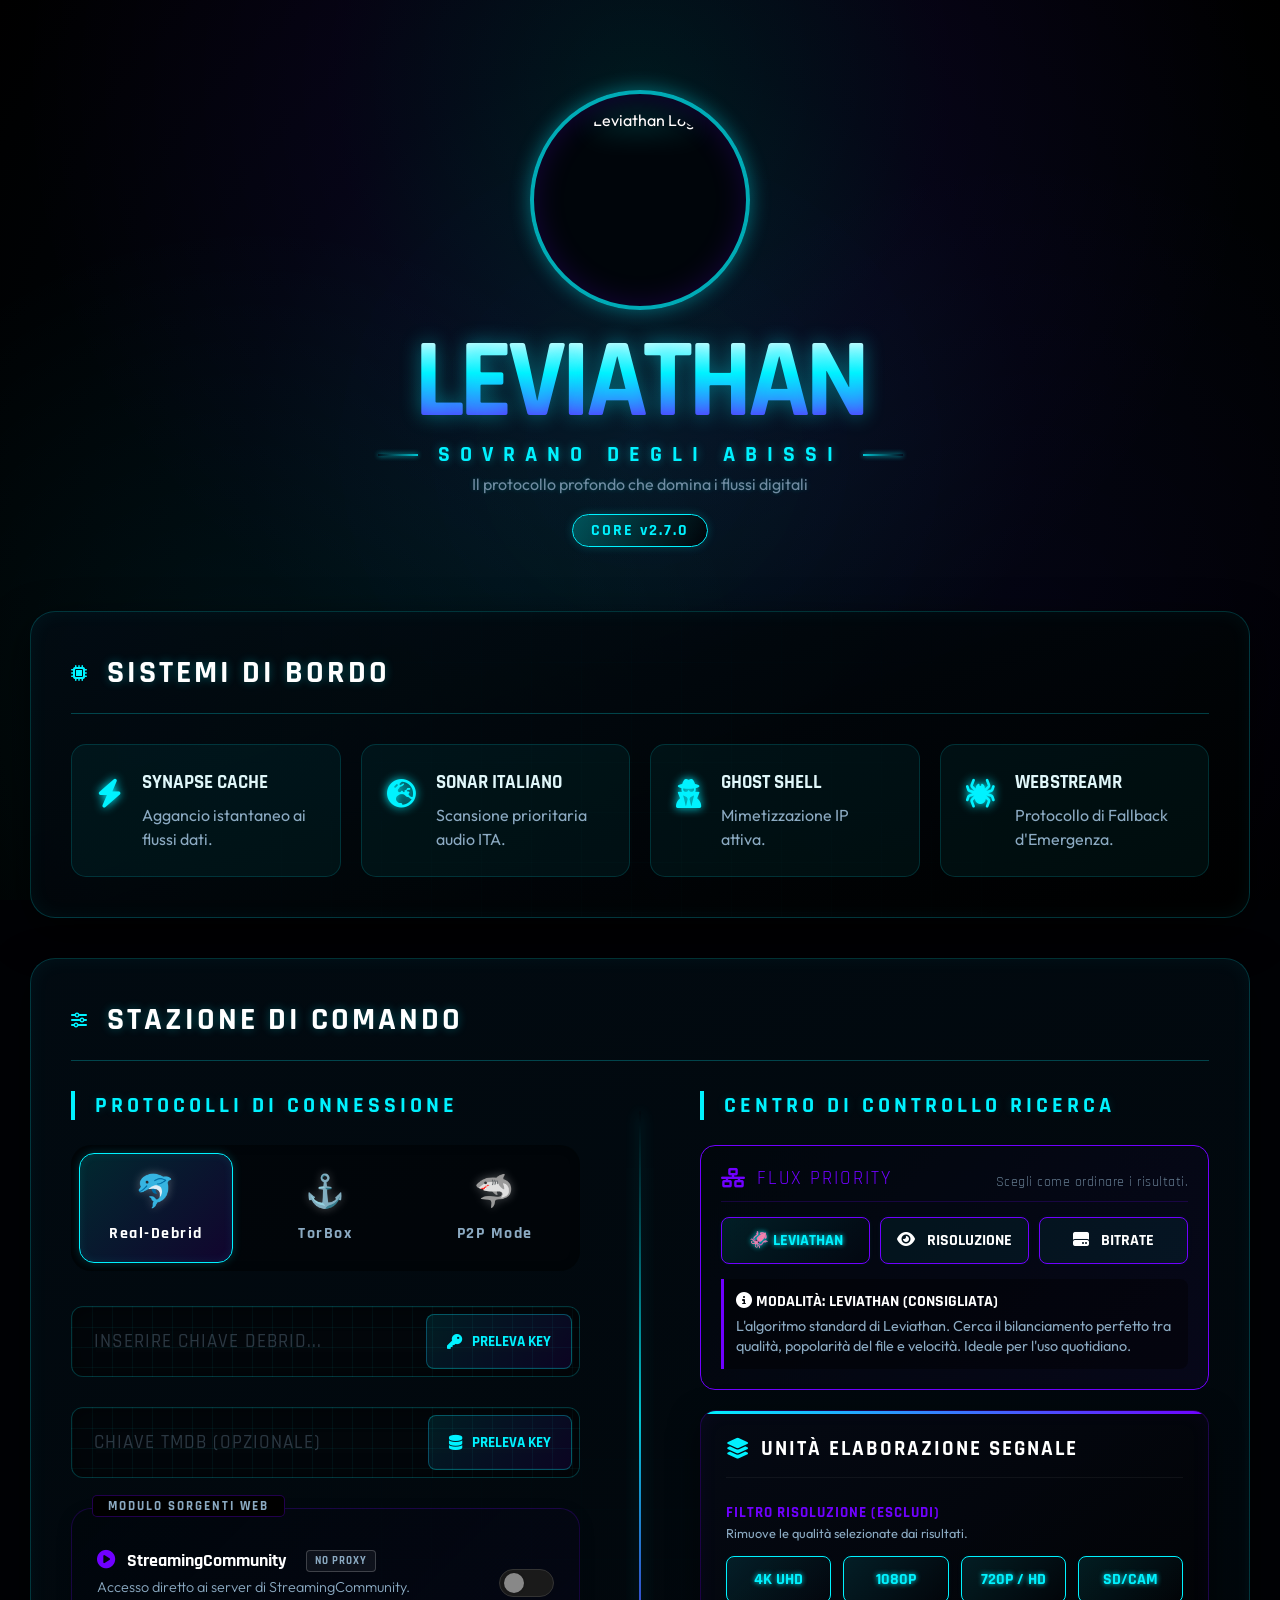
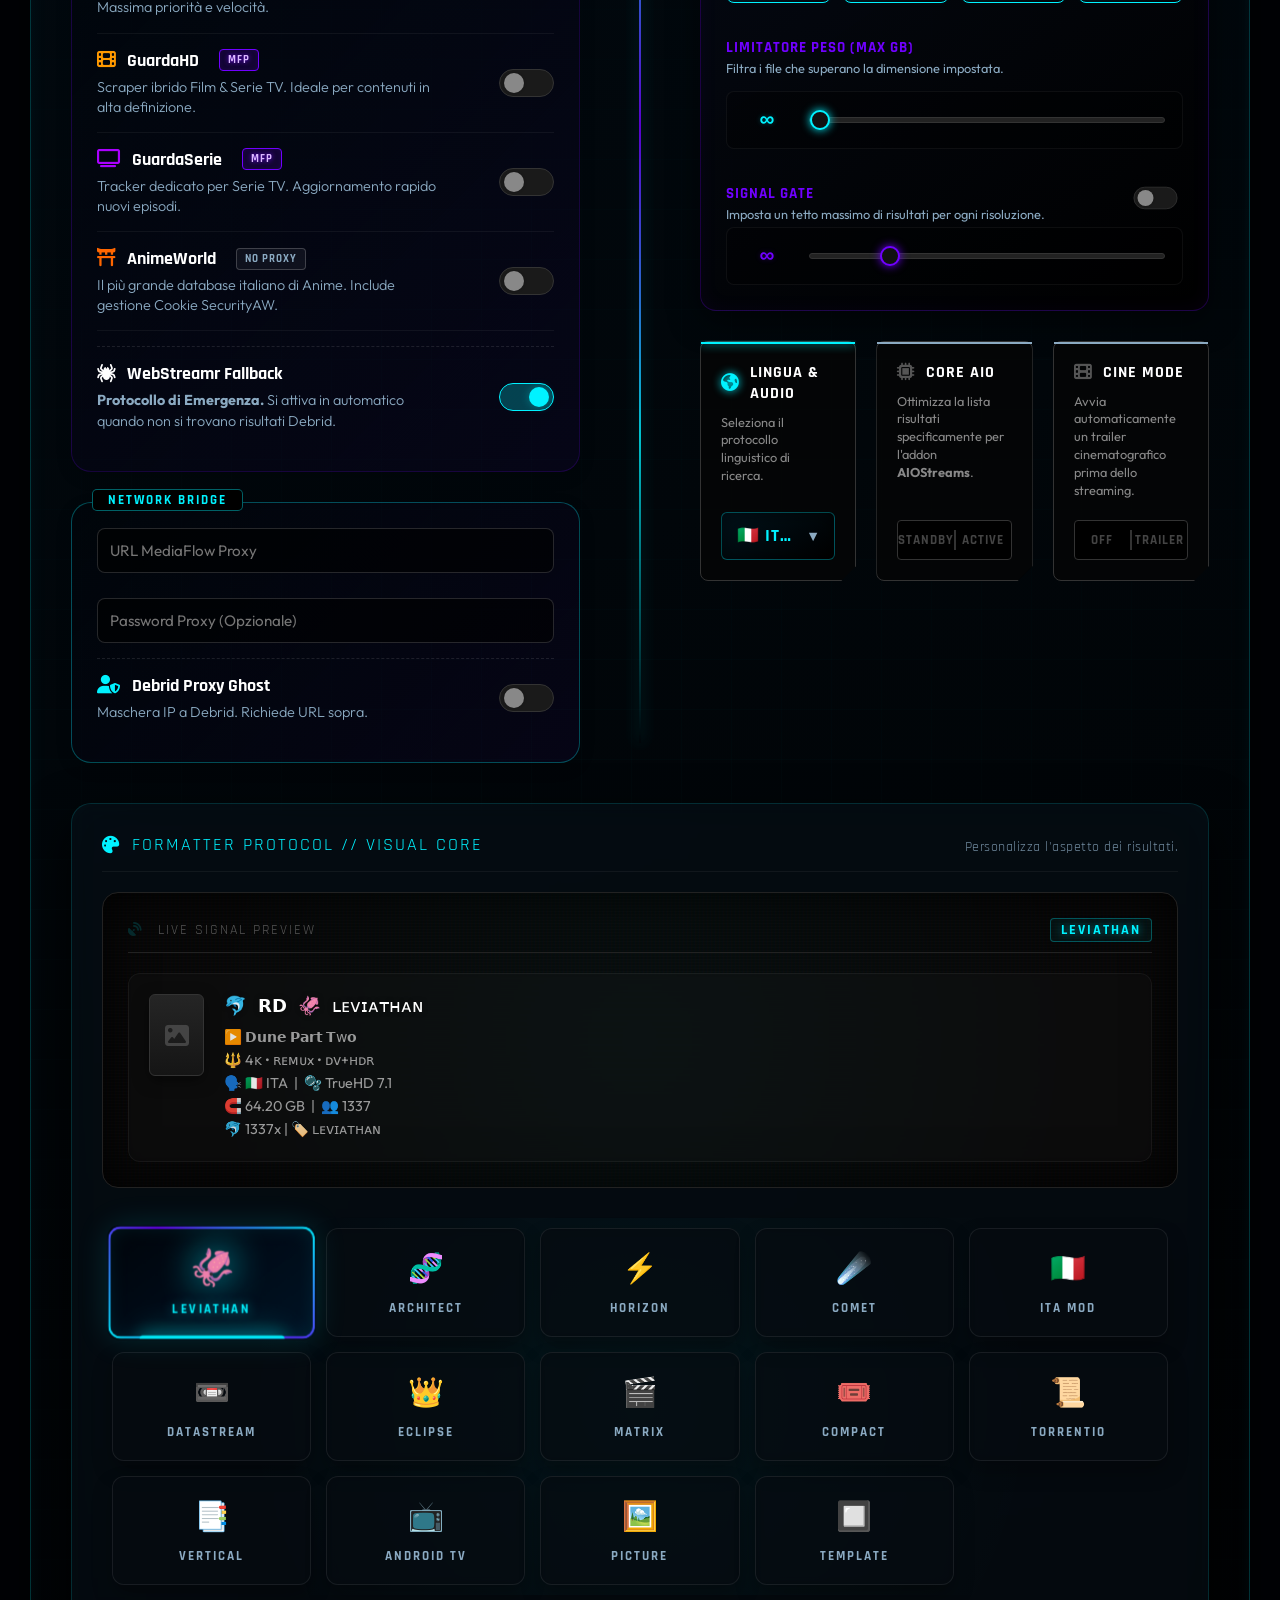
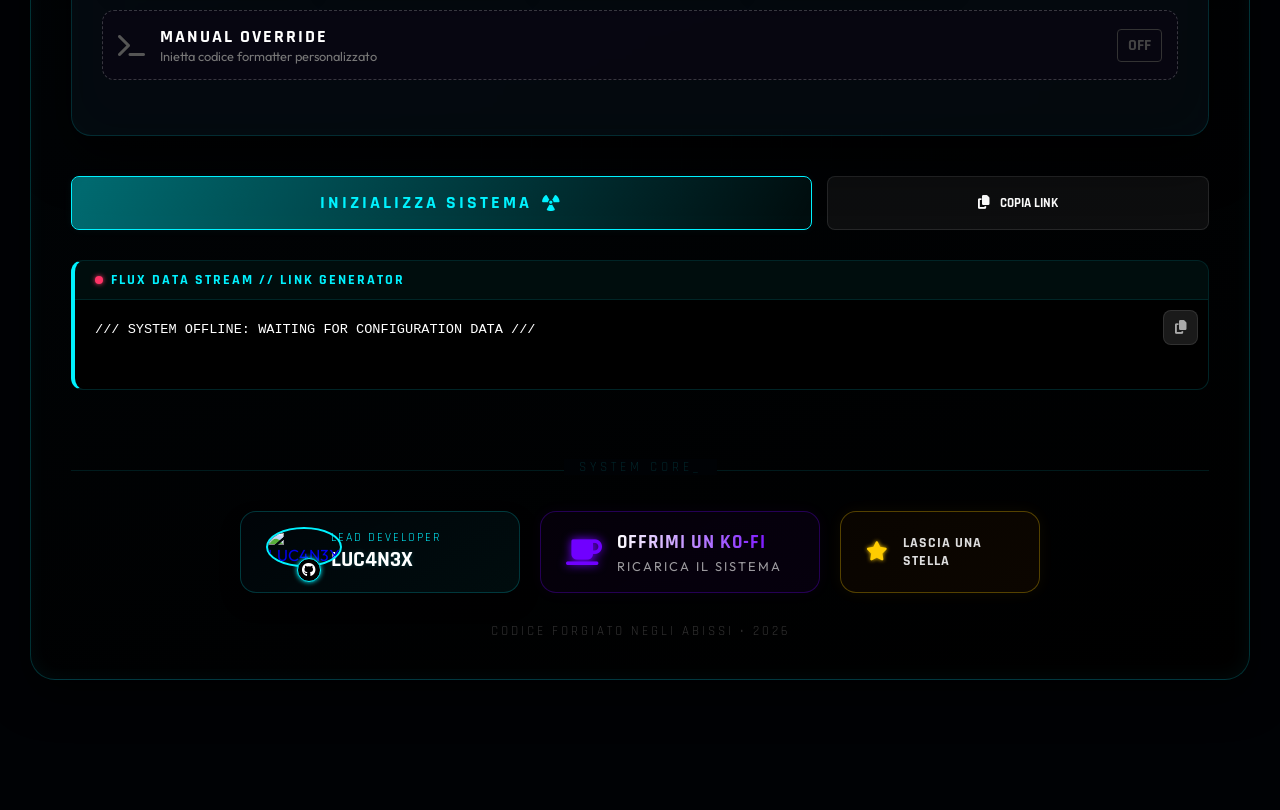
==== public/index.html @ b5077b6c "Add files via upload" ====
<!DOCTYPE html>
<html lang="it">
<head>
    <meta charset="UTF-8">
    <meta name="viewport" content="width=device-width, initial-scale=1.0, maximum-scale=1.0, user-scalable=no">
    <meta name="google" content="notranslate" /> 
    <title>LEVIATHAN - Deep Sea Protocol</title>
    <link href="https://fonts.googleapis.com/css2?family=Rajdhani:wght@500;600;700;800&family=Outfit:wght@300;400;600&display=swap" rel="stylesheet">
    <link href="https://fonts.googleapis.com/css2?family=JetBrains+Mono:wght@400;700&display=swap" rel="stylesheet">
    <link rel="stylesheet" href="https://cdnjs.cloudflare.com/ajax/libs/font-awesome/6.4.0/css/all.min.css">
    <style>
        :root {
            /* --- PALETTE ABISSO EVOLUTA --- */
            --primary: #00f2ff; /* Ciano Bioluminescente */
            --primary-dim: rgba(0, 242, 255, 0.15);
            --secondary: #7000ff; /* Viola Abisso */
            --accent: #00457C;
            --gold: #ffcc00; /* Per i trailer, ENG mode e STELLA */
            --bg-deep: #000205; /* Nero quasi assoluto */
            --text-main: #e0f7fa;
            --text-dim: #8baac2;
            --error: #ff3366;
            --success: #00ff9d;
            --glow-strong: 0 0 10px rgba(0, 242, 255, 0.3);
            --glow-intense: 0 0 20px rgba(0, 242, 255, 0.4);
        }
        /* --- BASE & SCROLLBAR --- */
        * { box-sizing: border-box; outline: none; -webkit-tap-highlight-color: transparent; }
        
        html { scroll-behavior: smooth; }

        ::-webkit-scrollbar { width: 8px; height: 8px; }
        ::-webkit-scrollbar-track { background: transparent; }
        ::-webkit-scrollbar-thumb { background: var(--primary); border-radius: 4px; box-shadow: var(--glow-strong); }
        ::selection { background: var(--primary); color: #000; }
        
        body {
            font-family: 'Outfit', sans-serif; margin: 0; background-color: var(--bg-deep); color: var(--text-main);
            min-height: 100vh; display: flex; justify-content: center; align-items: center; overflow-x: hidden; position: relative;
        }

        .ocean-bg {
            position: fixed; top: 0; left: 0; width: 100%; height: 100%;
            background: 
                radial-gradient(circle at 50% 10%, rgba(0, 242, 255, 0.08) 0%, rgba(112, 0, 255, 0.05) 30%, transparent 60%),
                radial-gradient(circle at 20% 80%, rgba(0, 242, 255, 0.06) 0%, transparent 40%),
                radial-gradient(circle at 80% 70%, rgba(112, 0, 255, 0.04) 0%, transparent 40%),
                radial-gradient(circle at 50% 50%, rgba(0, 242, 255, 0.1) 0%, #00050a 50%, #000000 100%);
            z-index: -5; transform: translate3d(0,0,0);
        }
        
        .particles { position: fixed; top: 0; left: 0; width: 100%; height: 100%; pointer-events: none; z-index: -2; overflow: hidden; transform: translate3d(0,0,0); }
        .particle {
            position: absolute; background: radial-gradient(circle, var(--primary) 20%, transparent); border-radius: 50%;
            box-shadow: 0 0 5px rgba(0, 242, 255, 0.3); opacity: 0; animation: floatUp 20s linear infinite; will-change: transform, opacity;
        }
        @keyframes floatUp {
            0% { transform: translateY(120vh) scale(0.5) rotate(0deg); opacity: 0; }
            10% { opacity: 0.5; } 90% { opacity: 0.5; }
            100% { transform: translateY(-20vh) scale(1.2) rotate(360deg); opacity: 0; }
        }
        
        .main-wrapper { width: 100%; max-width: 1400px; padding: 30px; position: relative; z-index: 1; margin: 60px 0; }
        
        header { text-align: center; margin-bottom: 60px; position: relative; }
        
        .logo-container {
            width: 220px; height: 220px; margin: 0 auto 25px; border-radius: 50%; border: 4px solid rgba(0, 242, 255, 0.7);
            display: flex; align-items: center; justify-content: center; box-shadow: var(--glow-intense), inset 0 0 30px rgba(112, 0, 255, 0.2);
            position: relative; animation: breathe 4s infinite ease-in-out; background: rgba(0, 5, 10, 0.95); overflow: hidden; will-change: transform, box-shadow;
        }
        @keyframes breathe { 0%, 100% { transform: scale(1); box-shadow: var(--glow-intense); } 50% { transform: scale(1.03); box-shadow: var(--glow-strong); } }
        
        .logo-image {
            width: 85%; height: 85%; object-fit: contain; border-radius: 50%; filter: drop-shadow(0 0 15px var(--primary)) brightness(1.2);
            animation: pulseGlow 2s infinite alternate; will-change: filter;
        }
        @keyframes pulseGlow { 0% { filter: drop-shadow(0 0 10px var(--primary)) brightness(1.1); } 100% { filter: drop-shadow(0 0 15px var(--primary)) brightness(1.3); } }
        
        .logo-particles { position: absolute; top: -50px; left: -50px; width: 320px; height: 320px; pointer-events: none; z-index: -1; overflow: hidden; }
        .logo-particle {
            position: absolute; background: radial-gradient(circle, var(--secondary) 20%, transparent); border-radius: 50%;
            box-shadow: var(--glow-strong); opacity: 0; animation: logoFloat 12s linear infinite;
        }
        @keyframes logoFloat {
            0% { transform: translateY(100%) scale(0.8) rotate(0deg); opacity: 0; }
            10% { opacity: 0.4; } 90% { opacity: 0.4; }
            100% { transform: translateY(-100%) scale(1.2) rotate(180deg); opacity: 0; }
        }

        .brand-title {
            font-family: 'Rajdhani', sans-serif; font-size: 7rem; font-weight: 800; margin: 0; line-height: 0.85; text-transform: uppercase; letter-spacing: -5px;
            background: linear-gradient(180deg, #fff 0%, var(--primary) 40%, var(--secondary) 100%);
            -webkit-background-clip: text; -webkit-text-fill-color: transparent; text-shadow: 0 0 20px rgba(0, 242, 255, 0.4); animation: textGlow 3s infinite alternate;
        }
        @keyframes textGlow { 0% { filter: drop-shadow(0 0 15px rgba(0, 242, 255, 0.3)); } 100% { filter: drop-shadow(0 0 25px rgba(0, 242, 255, 0.5)); } }
          
        .brand-subtitle {
            font-family: 'Rajdhani', sans-serif; font-size: 1.4rem; letter-spacing: 10px; color: var(--primary); text-transform: uppercase; margin-top: 10px; font-weight: 700;
            display: inline-flex; align-items: center; justify-content: center; text-shadow: 0 0 10px rgba(0, 242, 255, 0.4);
        }
        .brand-subtitle::before, .brand-subtitle::after {
            content: ''; display: block; width: 40px; height: 2px; background: linear-gradient(90deg, transparent, var(--primary)); margin: 0 20px; box-shadow: 0 0 5px var(--primary); opacity: 0.8;
        }
        .brand-subtitle::after { transform: rotate(180deg); }
        .logo-desc { font-family: 'Outfit', sans-serif; font-size: 1rem; color: var(--text-dim); margin: 5px 0 10px; text-shadow: 0 0 5px rgba(0, 242, 255, 0.3); opacity: 0.8; }
        .version-badge {
            display: inline-block; margin-top: 10px; padding: 5px 18px; background: rgba(0, 0, 0, 0.6); border: 1px solid var(--primary); border-radius: 20px;
            color: var(--primary); font-family: 'Rajdhani', sans-serif; font-weight: 800; font-size: 1rem; letter-spacing: 2px; box-shadow: 0 0 10px rgba(0, 242, 255, 0.2);
            position: relative; overflow: hidden; animation: badgePulse 4s infinite ease-in-out;
        }
        .version-badge::before {
            content: ''; position: absolute; top: 0; left: -100%; width: 200%; height: 100%;
            background: linear-gradient(90deg, transparent, rgba(0, 242, 255, 0.3), transparent); transform: skewX(-30deg); animation: badgeShine 5s infinite linear;
        }
        @keyframes badgePulse { 0%, 100% { box-shadow: 0 0 10px rgba(0, 242, 255, 0.1); border-color: rgba(0, 242, 255, 0.5); } 50% { box-shadow: 0 0 15px rgba(0, 242, 255, 0.3); border-color: var(--primary); } }
        @keyframes badgeShine { 0% { left: -100%; } 20% { left: 100%; } 100% { left: 100%; } }

        .glass-panel {
            background: linear-gradient(160deg, rgba(2, 12, 20, 0.85), rgba(0, 0, 0, 0.95)); border: 1px solid rgba(0, 242, 255, 0.2); border-radius: 25px; padding: 40px; margin-bottom: 40px;
            box-shadow: 0 15px 40px rgba(0,0,0,0.7), inset 0 0 20px rgba(0, 242, 255, 0.05); position: relative; overflow: hidden; animation: panelEnter 1s ease-out; transform: translate3d(0,0,0);
        }
        @keyframes panelEnter { 0% { opacity: 0; transform: translateY(50px); } 100% { opacity: 1; transform: translateY(0); } }
        
        .glass-panel::before {
            content: ''; position: absolute; top: 0; left: 0; width: 100%; height: 100%;
            background-image: linear-gradient(rgba(0, 242, 255, 0.05) 1px, transparent 1px), linear-gradient(90deg, rgba(0, 242, 255, 0.05) 1px, transparent 1px);
            background-size: 50px 50px; opacity: 0.3; pointer-events: none; mask-image: radial-gradient(circle at center, black, transparent 85%);
        }
        .panel-header { border-bottom: 1px solid rgba(0, 242, 255, 0.25); padding-bottom: 20px; margin-bottom: 30px; display: flex; align-items: center; gap: 20px; }
        .panel-title { font-family: 'Rajdhani', sans-serif; font-size: 2rem; font-weight: 700; color: #fff; text-transform: uppercase; letter-spacing: 3px; text-shadow: 0 0 10px rgba(0, 242, 255, 0.3); }
        
        .info-grid { display: grid; grid-template-columns: repeat(auto-fit, minmax(250px, 1fr)); gap: 20px; }
        .info-card {
            background: rgba(0, 242, 255, 0.05); border: 1px solid rgba(0, 242, 255, 0.15); padding: 25px; border-radius: 15px; display: flex; gap: 20px; align-items: flex-start;
            transition: 0.3s ease; position: relative; overflow: hidden;
        }
        .info-card:hover { background: rgba(0, 242, 255, 0.08); box-shadow: 0 0 15px rgba(0, 242, 255, 0.1); transform: translateY(-3px) scale(1.01); }
        .info-icon { font-size: 1.8rem; color: var(--primary); margin-top: 5px; filter: drop-shadow(0 0 5px var(--primary)); transition: transform 0.3s; }
        .info-card:hover .info-icon { transform: rotate(180deg); }
        .info-text h4 { margin: 0 0 8px 0; font-family: 'Rajdhani', sans-serif; font-size: 1.2rem; text-transform: uppercase; }
        .info-text p { margin: 0; font-size: 1rem; color: var(--text-dim); line-height: 1.5; }
        
        .service-tabs { display: flex; gap: 15px; margin-bottom: 35px; background: rgba(0,0,0,0.4); padding: 8px; border-radius: 20px; box-shadow: inset 0 0 10px rgba(0,0,0,0.3); }
        .service-tab {
            flex: 1; text-align: center; padding: 18px; cursor: pointer; border-radius: 15px; border: 1px solid transparent; transition: 0.3s ease; color: var(--text-dim);
            font-family: 'Rajdhani', sans-serif; font-weight: 700; letter-spacing: 1.5px; display: flex; flex-direction: column; align-items: center; gap: 10px;
        }
        .service-tab:hover { color: #fff; background: rgba(255,255,255,0.05); transform: scale(1.03); }
        .service-tab.active {
            background: linear-gradient(135deg, rgba(0, 242, 255, 0.15), rgba(112, 0, 255, 0.15)); border-color: var(--primary); color: #fff;
            box-shadow: inset 0 0 10px rgba(0, 242, 255, 0.1), 0 0 10px rgba(0, 242, 255, 0.2);
        }
        .service-tab.p2p-active {
            background: linear-gradient(135deg, rgba(255, 204, 0, 0.15), rgba(255, 100, 0, 0.15)) !important;
            border-color: var(--gold) !important;
            color: #fff !important;
            box-shadow: inset 0 0 10px rgba(255, 204, 0, 0.1), 0 0 10px rgba(255, 204, 0, 0.2) !important;
        }
        .tab-icon { font-size: 2rem; display: block; transition: transform 0.4s ease; filter: drop-shadow(0 0 5px rgba(255,255,255,0.3)); }
        .service-tab:hover .tab-icon { transform: scale(1.1); filter: drop-shadow(0 0 8px var(--primary)); }
        
        /* --- INPUTS --- */
        .input-group { position: relative; margin-bottom: 30px; }
        .custom-input {
            width: 100%; 
            background-color: #02060a !important;
            background-image: 
                linear-gradient(rgba(0, 242, 255, 0.05) 1px, transparent 1px),
                linear-gradient(90deg, rgba(0, 242, 255, 0.05) 1px, transparent 1px);
            background-size: 20px 20px;
            
            border: 1px solid rgba(0, 242, 255, 0.2); 
            padding: 22px; padding-right: 170px;
            border-radius: 12px; color: var(--primary); 
            font-family: 'Rajdhani', monospace; font-size: 1.2rem; font-weight: 700; letter-spacing: 2px;
            transition: all 0.3s cubic-bezier(0.4, 0, 0.2, 1); 
            box-shadow: inset 0 0 20px rgba(0,0,0,0.5);
        }
        
        input:-webkit-autofill,
        input:-webkit-autofill:hover, 
        input:-webkit-autofill:focus, 
        input:-webkit-autofill:active {
            -webkit-box-shadow: 0 0 0 30px #02060a inset !important;
            -webkit-text-fill-color: var(--primary) !important;
            transition: background-color 5000s ease-in-out 0s;
        }

        .custom-input:focus, .custom-input:not(:placeholder-shown) {
            border-color: var(--primary); 
            background-color: #02060a !important;
            color: #fff;
            text-shadow: 0 0 5px rgba(0, 242, 255, 0.3); 
            box-shadow: 0 0 15px rgba(0, 242, 255, 0.1), inset 0 0 30px rgba(0, 242, 255, 0.05); 
            transform: translateY(-1px);
        }
        .custom-input::placeholder { color: rgba(139, 170, 194, 0.3); font-weight: 500; letter-spacing: 1px; }
        
        .custom-input:disabled, .custom-input.disabled-input {
            opacity: 0.4; cursor: not-allowed; filter: grayscale(1); border-color: #333; box-shadow: none; color: #555;
        }

        .custom-input.input-error { border-color: var(--error); box-shadow: 0 0 10px rgba(255, 51, 102, 0.2); color: var(--error); }
        .input-action {
            position: absolute; right: 8px; top: 8px; bottom: 8px; background: linear-gradient(135deg, rgba(0, 242, 255, 0.1), rgba(112, 0, 255, 0.1));
            border: 1px solid rgba(0, 242, 255, 0.3); color: var(--primary); padding: 0 20px; display: flex; align-items: center; gap: 10px;
            border-radius: 8px; font-family: 'Rajdhani', sans-serif; font-weight: 700; font-size: 0.95rem; text-decoration: none; transition: 0.3s ease; cursor: pointer; text-transform: uppercase;
        }
        .input-action:hover { background: var(--primary); color: #000; box-shadow: var(--glow-strong); transform: scale(1.03); }
        .error-msg { position: absolute; bottom: -25px; left: 15px; color: var(--error); font-size: 0.9rem; opacity: 0; font-family: 'Rajdhani', sans-serif; text-transform: uppercase; font-weight: 700; transition: opacity 0.3s; }
        .custom-input.input-error + .error-msg, .custom-input.input-error + .input-action + .error-msg { opacity: 1; }
        .ad-warning-msg { color: var(--warning); font-size: 0.9rem; margin-top: 10px; display: none; font-family: 'Rajdhani', sans-serif; text-transform: uppercase; font-weight: 700; padding-left: 15px; text-shadow: 0 0 5px rgba(255, 204, 0, 0.2); }
        
        .module-box {
            border: 1px solid rgba(112, 0, 255, 0.2); background: linear-gradient(135deg, rgba(0, 5, 10, 0.6), rgba(112, 0, 255, 0.05));
            border-radius: 20px; padding: 25px; margin-top: 30px; position: relative; box-shadow: 0 5px 15px rgba(0,0,0,0.2); transition: all 0.3s ease;
        }
        .module-box:hover { border-color: rgba(112, 0, 255, 0.4); box-shadow: 0 0 15px rgba(112, 0, 255, 0.1); }
        .module-label {
            position: absolute; top: -14px; left: 20px; background: #000; color: var(--text-dim);
            font-family: 'Rajdhani', sans-serif; font-weight: 800; padding: 2px 15px; border: 1px solid rgba(112, 0, 255, 0.3);
            letter-spacing: 2px; font-size: 0.8rem; border-radius: 5px; text-transform: uppercase;
        }
        .control-row { display: flex; justify-content: space-between; align-items: center; padding: 15px 0; border-bottom: 1px solid rgba(255,255,255,0.05); }
        .control-row:last-child { border-bottom: none; }
        .control-title { font-family: 'Rajdhani', sans-serif; font-weight: 700; font-size: 1.15rem; color: #fff; display: flex; align-items: center; gap: 12px; }
        .control-desc { display: block; font-size: 0.9rem; color: var(--text-dim); margin-top: 5px; font-weight: 300; line-height: 1.4; max-width: 90%; }
        .control-info { flex: 1; padding-right: 15px; min-width: 0; }
        
        .switch { position: relative; width: 55px; height: 28px; flex-shrink: 0; margin-left: 10px;}
        .switch input { opacity: 0; width: 0; height: 0; }
        .slider { position: absolute; cursor: pointer; top: 0; left: 0; right: 0; bottom: 0; background-color: #1a1a1a; transition: .3s; border-radius: 34px; border: 1px solid #333; }
        .slider:before { position: absolute; content: ""; height: 20px; width: 20px; left: 4px; bottom: 3px; background-color: #888; transition: .3s; border-radius: 50%; box-shadow: 0 0 3px rgba(0,0,0,0.3); }
        input:checked + .slider { background-color: rgba(0, 242, 255, 0.25); border-color: var(--primary); }
        input:checked + .slider:before { transform: translateX(25px); background-color: var(--primary); box-shadow: var(--glow-strong); }
        .mf-switch input:checked + .slider { border-color: var(--secondary); background-color: rgba(112,0,255,0.25); }
        .mf-switch input:checked + .slider:before { background-color: var(--secondary); box-shadow: 0 0 10px var(--secondary); }
        .mf-group { display: grid; gap: 15px; margin-top: 15px; background: rgba(0,0,0,0.3); padding: 15px; border-radius: 10px; border: 1px dashed rgba(255,255,255,0.1); }
        .mf-input { background: rgba(0,0,0,0.6); border: 1px solid rgba(255,255,255,0.15); padding: 12px; color: #fff; width: 100%; border-radius: 8px; font-family: 'Outfit', sans-serif; transition: 0.3s; font-size: 0.95rem;}
        .mf-input:focus { border-color: var(--secondary); outline: none; box-shadow: 0 0 10px rgba(112,0,255,0.2); }

        .sub-row { display: none; background: rgba(0,0,0,0.3); border-bottom: 1px solid rgba(255,255,255,0.05); padding: 12px 15px; margin-bottom: 10px; border-radius: 8px; animation: fadeInRow 0.3s ease; }
        @keyframes fadeInRow { from { opacity: 0; transform: translateY(-10px); } to { opacity: 1; transform: translateY(0); } }
        
        .sc-quality-container { display: none; padding: 10px; background: rgba(0,0,0,0.2); border-radius: 0 0 10px 10px; margin-top: -10px; margin-bottom: 15px; border-left: 2px solid var(--secondary); border-right: 2px solid var(--secondary); border-bottom: 2px solid rgba(112,0,255,0.3); animation: slideDown 0.3s ease-out; }
        @keyframes slideDown { from { opacity:0; transform:translateY(-10px); } to { opacity:1; transform:translateY(0); } }
        .quality-label { font-family: 'Rajdhani', sans-serif; font-size: 0.8rem; color: #aaa; margin-bottom: 8px; text-transform: uppercase; text-align: center; }
        .quality-grid { display: flex; gap: 8px; justify-content: center; }
        .q-btn { flex: 1; padding: 8px 4px; background: rgba(255,255,255,0.05); border: 1px solid rgba(255,255,255,0.1); color: var(--text-dim); text-align: center; font-family: 'Rajdhani', sans-serif; font-weight: 700; font-size: 0.8rem; cursor: pointer; border-radius: 6px; text-transform: uppercase; }
        .q-btn:hover { background: rgba(255,255,255,0.1); }
        .q-btn.active { background: rgba(112, 0, 255, 0.2); border-color: var(--secondary); color: #fff; box-shadow: 0 0 5px rgba(112, 0, 255, 0.2); }

        /* --- UPDATED TAGS (MFP & NO PROXY) --- */
        .proxy-tag {
            display: inline-block; padding: 3px 8px; margin-left: 8px;
            border-radius: 4px; 
            font-family: 'Rajdhani', sans-serif; font-weight: 800; font-size: 0.7rem; letter-spacing: 1px;
            text-transform: uppercase; vertical-align: middle;
            transition: 0.3s;
        }
        
        /* MFP Style (Cool, Purple/Secondary theme) */
        .tag-mfp {
            background: rgba(112, 0, 255, 0.15);
            border: 1px solid var(--secondary);
            color: #dbb8ff;
            text-shadow: 0 0 5px var(--secondary);
            box-shadow: inset 0 0 5px rgba(112, 0, 255, 0.1);
        }
        
        /* NO PROXY Style (Clean, Technical, Ghostly) */
        .tag-noproxy {
            background: rgba(255, 255, 255, 0.05);
            border: 1px solid rgba(255, 255, 255, 0.2);
            color: var(--text-dim);
        }

        .section-header { margin: 50px 0 25px; font-family: 'Rajdhani', sans-serif; font-size: 1.4rem; font-weight: 700; color: var(--primary); text-transform: uppercase; letter-spacing: 4px; border-left: 4px solid var(--primary); padding-left: 20px; text-shadow: 0 0 10px var(--primary-dim); }
        
        .spectrum-container { background: rgba(0, 5, 10, 0.6); border: 1px solid rgba(0, 242, 255, 0.15); border-radius: 15px; padding: 20px; position: relative; overflow: hidden; margin-bottom: 20px; }
        .spectrum-header { font-family: 'Rajdhani', sans-serif; font-size: 1.1rem; color: var(--primary); text-transform: uppercase; letter-spacing: 2px; margin-bottom: 15px; display: flex; justify-content: space-between; align-items: center; }
        .spectrum-desc { display: block; font-size: 0.85rem; color: var(--text-dim); text-transform: none; letter-spacing: 0.5px; margin-top: 4px; font-weight: 400; opacity: 0.8; }
        .spectrum-grid { display: grid; grid-template-columns: repeat(4, 1fr); gap: 12px; }
        .spec-btn { background: rgba(0, 242, 255, 0.05); border: 1px solid var(--primary); color: #fff; padding: 12px 5px; text-align: center; border-radius: 8px; cursor: pointer; font-family: 'Rajdhani', sans-serif; font-weight: 700; font-size: 1rem; transition: 0.3s; position: relative; box-shadow: 0 0 5px rgba(0, 242, 255, 0.05); text-transform: uppercase; }
        .spec-btn:hover { background: rgba(0, 242, 255, 0.1); transform: translateY(-2px); }
        .spec-btn.active { background: linear-gradient(135deg, rgba(0, 242, 255, 0.1), transparent); color: var(--primary); text-shadow: 0 0 5px var(--primary); }
        .spec-btn.excluded { background: rgba(20, 0, 5, 0.6); border-color: var(--error); color: var(--error); opacity: 0.6; text-decoration: line-through; box-shadow: none; }
        #flux-info-box { transition: opacity 0.2s ease-in-out; }
        .spec-btn i { margin-right: 8px; }

        .filter-unit {
            background: linear-gradient(145deg, rgba(5, 10, 20, 0.9), rgba(0, 0, 0, 0.95));
            border: 1px solid rgba(112, 0, 255, 0.25); border-radius: 16px; padding: 25px;
            box-shadow: 0 10px 30px rgba(0,0,0,0.5), inset 0 0 20px rgba(112, 0, 255, 0.05);
            position: relative; margin-bottom: 25px; overflow: hidden;
        }
        .filter-unit::before {
            content: ''; position: absolute; top: 0; left: 0; width: 100%; height: 3px;
            background: linear-gradient(90deg, var(--primary), var(--secondary), var(--primary));
            animation: borderFlow 5s infinite linear; background-size: 200% 100%;
        }
        @keyframes borderFlow { 0% { background-position: 100% 0; } 100% { background-position: -100% 0; } }
        
        .unit-header {
            display: flex; align-items: center; justify-content: space-between;
            margin-bottom: 25px; padding-bottom: 15px; border-bottom: 1px solid rgba(255,255,255,0.05);
        }
        .unit-title {
            font-family: 'Rajdhani', sans-serif; font-size: 1.3rem; font-weight: 800; color: #fff; letter-spacing: 2px;
            text-transform: uppercase; display: flex; align-items: center; gap: 10px;
        }
        .filter-row { margin-bottom: 35px; } 
        .filter-row:last-child { margin-bottom: 0; }
        
        .header-with-desc { margin-bottom: 15px; }
        .f-label {
            font-family: 'Rajdhani', sans-serif; font-size: 0.95rem; color: var(--secondary); font-weight: 700;
            text-transform: uppercase; letter-spacing: 1px; display: block;
        }
        .f-desc-mini {
            display: block; font-size: 0.8rem; color: var(--text-dim); margin-top: 3px;
        }

        .gate-integrated { display: flex; align-items: center; gap: 15px; background: rgba(0,0,0,0.3); padding: 15px; border-radius: 8px; border: 1px solid rgba(255,255,255,0.05); }
        .gate-val-box {
            min-width: 50px; text-align: center; font-family: 'Rajdhani', sans-serif; font-weight: 800; font-size: 1.3rem;
            color: var(--secondary); text-shadow: 0 0 5px rgba(112, 0, 255, 0.3);
        }
        .gate-slider-new {
            -webkit-appearance: none; width: 100%; height: 6px; background: #222; border-radius: 5px; outline: none; flex-grow: 1; border: 1px solid #333;
        }
        .gate-slider-new::-webkit-slider-thumb {
            -webkit-appearance: none; width: 20px; height: 20px; border-radius: 50%; background: #111; cursor: pointer; transition: 0.2s;
            border: 2px solid var(--secondary); box-shadow: 0 0 10px var(--secondary);
        }
        .gate-integrated:hover .gate-slider-new::-webkit-slider-thumb { transform: scale(1.1); background: var(--secondary); }
        
        .limiter-style .gate-val-box { color: var(--primary); text-shadow: 0 0 5px rgba(0, 242, 255, 0.3); }
        .limiter-style .gate-slider-new::-webkit-slider-thumb { border-color: var(--primary); box-shadow: 0 0 10px var(--primary); }
        .limiter-style:hover .gate-slider-new::-webkit-slider-thumb { background: var(--primary); }

        .aux-grid { 
            display: grid; 
            grid-template-columns: repeat(3, 1fr); 
            gap: 20px; 
            margin-top: 30px; 
        }

        .aux-card {
            background: rgba(5, 5, 5, 0.8);
            border: 1px solid #333;
            border-radius: 8px; 
            padding: 20px;
            display: flex;
            flex-direction: column;
            justify-content: space-between;
            position: relative;
            transition: 0.3s cubic-bezier(0.25, 0.8, 0.25, 1);
            clip-path: polygon(0 0, 100% 0, 100% calc(100% - 15px), calc(100% - 15px) 100%, 0 100%);
        }
        
        .aux-card::before {
            content: ''; position: absolute; top: 0; left: 0; width: 100%; height: 2px;
            background: var(--text-dim); transition: 0.3s;
        }
        .aux-card.active::before { background: var(--primary); box-shadow: 0 0 10px var(--primary); }
        .aio-card.active::before { background: var(--secondary); box-shadow: 0 0 10px var(--secondary); }
        .cine-card.active::before { background: var(--gold); box-shadow: 0 0 10px var(--gold); }

        .aux-card:hover { transform: translateY(-3px); background: rgba(20, 20, 20, 0.9); border-color: #555; }
        
        .aux-header { 
            display: flex; align-items: center; margin-bottom: 10px; 
            font-family: 'Rajdhani', sans-serif; font-size: 1rem; font-weight: 800; 
            color: #fff; text-transform: uppercase; letter-spacing: 1px; 
        }
        .aux-icon { font-size: 1.1rem; margin-right: 10px; color: #555; transition: 0.4s; }
        .aux-card.active .aux-icon { color: var(--primary); text-shadow: 0 0 8px var(--primary); }
        .aio-card.active .aux-icon { color: var(--secondary); text-shadow: 0 0 8px var(--secondary); }
        .cine-card.active .aux-icon { color: var(--gold); text-shadow: 0 0 8px var(--gold); }

        .aux-desc { font-size: 0.8rem; color: #888; line-height: 1.4; margin-bottom: 20px; flex-grow: 1; }
        
        .cyber-switch-container {
            position: relative; width: 100%; height: 40px;
            background: #000; border: 1px solid #333;
            display: flex; align-items: center; justify-content: space-between;
            cursor: pointer; overflow: hidden;
            border-radius: 4px;
            transition: 0.3s ease;
        }
        .cyber-switch-container input { display: none; }
        .cs-label {
            flex: 1; text-align: center; font-family: 'Rajdhani', sans-serif; 
            font-weight: 700; font-size: 0.8rem; color: #444; z-index: 2; transition: 0.3s;
            text-transform: uppercase; letter-spacing: 1px;
            display: flex; align-items: center; justify-content: center; height: 100%;
        }
        .cs-separator {
            width: 2px; height: 20px; background: #333; z-index: 2;
            box-shadow: 0 0 5px rgba(0,0,0,0.5); transition: 0.3s;
        }
        .cs-fill {
            position: absolute; top: 0; left: 0; width: 50%; height: 100%;
            background: transparent; transition: 0.4s cubic-bezier(0.175, 0.885, 0.32, 1.275);
            z-index: 1;
            background-image: repeating-linear-gradient(45deg, transparent, transparent 5px, rgba(0,0,0,0.2) 5px, rgba(0,0,0,0.2) 10px);
            opacity: 0.8;
        }
        .cyber-switch-container:hover { border-color: #555; }
        
        .aio-card input:checked + .cyber-switch-container .cs-fill {
            background-color: rgba(112, 0, 255, 0.25); border-left: 3px solid var(--secondary); box-shadow: inset 0 0 15px rgba(112, 0, 255, 0.1); left: 50%;
        }
        .aio-card input:checked + .cyber-switch-container .cs-label-on { color: var(--secondary); text-shadow: 0 0 10px var(--secondary); font-weight: 800; transform: scale(1.1); }
        .aio-card input:checked + .cyber-switch-container { border-color: var(--secondary); box-shadow: 0 0 15px rgba(112, 0, 255, 0.2); }
        .aio-card input:checked + .cyber-switch-container .cs-separator { background: var(--secondary); box-shadow: 0 0 8px var(--secondary); opacity: 0.8; height: 30px; }

        .cine-card input:checked + .cyber-switch-container .cs-fill {
            background-color: rgba(255, 204, 0, 0.25); border-left: 3px solid var(--gold); box-shadow: inset 0 0 15px rgba(255, 204, 0, 0.1); left: 50%;
        }
        .cine-card input:checked + .cyber-switch-container .cs-label-on { color: var(--gold); text-shadow: 0 0 10px var(--gold); font-weight: 800; transform: scale(1.1); }
        .cine-card input:checked + .cyber-switch-container { border-color: var(--gold); box-shadow: 0 0 15px rgba(255, 204, 0, 0.2); }
        .cine-card input:checked + .cyber-switch-container .cs-separator { background: var(--gold); box-shadow: 0 0 8px var(--gold); opacity: 0.8; height: 30px; }

        /* --- CYBER SELECT DROPDOWN (PULITO E FUNZIONALE) --- */
        .select-wrapper {
            position: relative;
            margin-top: auto; 
            width: 100%;
        }
        
        .cyber-select {
            width: 100%;
            background: linear-gradient(145deg, rgba(0,20,30,0.9), rgba(0,0,0,0.9));
            border: 1px solid rgba(0, 242, 255, 0.3);
            color: var(--primary);
            padding: 12px 40px 12px 15px; /* Spazio per freccia */
            font-family: 'Rajdhani', sans-serif;
            font-size: 1.1rem;
            font-weight: 700;
            border-radius: 6px;
            cursor: pointer;
            appearance: none;
            -webkit-appearance: none;
            -moz-appearance: none;
            box-shadow: inset 0 0 20px rgba(0,0,0,0.5);
            transition: all 0.3s ease;
            text-transform: uppercase;
            letter-spacing: 1px;
            white-space: nowrap;
            overflow: hidden;
            text-overflow: ellipsis;
        }

        .cyber-select:hover {
            border-color: var(--primary);
            box-shadow: 0 0 15px rgba(0, 242, 255, 0.15);
            color: #fff;
        }

        .cyber-select:focus {
            outline: none;
            border-color: var(--secondary);
            box-shadow: 0 0 20px rgba(112, 0, 255, 0.3);
        }

        /* Freccia Personalizzata */
        .select-arrow {
            position: absolute;
            top: 50%;
            right: 15px;
            transform: translateY(-50%);
            color: var(--text-dim);
            pointer-events: none;
            transition: 0.3s;
            font-size: 0.9rem;
        }

        .select-wrapper:hover .select-arrow {
            color: var(--primary);
            transform: translateY(-50%) scale(1.2);
        }

        .cyber-select option {
            background: #000;
            color: #fff;
            padding: 10px;
        }

        /* --- VISUAL CORE RESTYLING (FIGHISSIMO) --- */
        .visual-core-hero { 
            margin-bottom: 40px; 
            padding-bottom: 25px; 
            position: relative; 
            margin-top: 40px;
            background: rgba(10, 20, 30, 0.4);
            border: 1px solid rgba(0, 242, 255, 0.15);
            backdrop-filter: blur(10px);
            box-shadow: 0 20px 50px rgba(0,0,0,0.8), inset 0 0 50px rgba(0, 242, 255, 0.02);
            border-radius: 20px;
            padding: 30px;
        }
        
        .aio-lock-overlay {
            position: absolute; top: 0; left: 0; width: 100%; height: 100%;
            background: rgba(0, 2, 5, 0.85); backdrop-filter: blur(8px);
            z-index: 10; display: none; 
            flex-direction: column; align-items: center; justify-content: center;
            border-radius: 20px; border: 1px solid var(--secondary);
            cursor: pointer;
        }
        .lock-icon { font-size: 3rem; color: var(--secondary); margin-bottom: 15px; filter: drop-shadow(0 0 10px var(--secondary)); }
        .lock-msg { font-family: 'Rajdhani', sans-serif; font-size: 1.5rem; font-weight: 800; color: #fff; letter-spacing: 2px; text-transform: uppercase; }
        
        .disabled-core .skin-selector-container, .disabled-core .custom-area, .disabled-core .custom-mode-trigger {
            opacity: 0.3; filter: grayscale(1); pointer-events: none;
        }

        /* NEW SKIN SELECTOR GRID */
        .skin-selector-container {
            display: grid; 
            grid-template-columns: repeat(5, 1fr); /* Default desktop */
            gap: 15px; 
            margin-bottom: 15px;
            padding: 10px;
            background: radial-gradient(circle at center, rgba(0, 242, 255, 0.05) 0%, transparent 70%);
            transition: opacity 0.3s ease;
        }
        
        /* Quando la custom mode è attiva, nascondiamo o attenuamo la griglia */
        .skin-selector-container.hidden-by-custom {
            opacity: 0.3; pointer-events: none; filter: blur(2px);
        }

        /* NEW SKIN BUTTON STYLE - CYBER PLATE */
        .skin-btn {
            background: rgba(5, 10, 15, 0.8);
            border: 1px solid rgba(255,255,255,0.08);
            color: var(--text-dim);
            padding: 20px 10px;
            border-radius: 12px;
            cursor: pointer;
            text-align: center;
            transition: all 0.3s cubic-bezier(0.25, 0.8, 0.25, 1);
            display: flex; 
            flex-direction: column; 
            align-items: center; 
            gap: 10px; 
            position: relative; 
            overflow: hidden;
            box-shadow: 0 10px 20px rgba(0,0,0,0.3);
            backdrop-filter: blur(5px);
        }

        /* Hover Effect: Brighten & Lift */
        .skin-btn:hover {
            background: rgba(20, 30, 40, 0.9);
            border-color: rgba(0, 242, 255, 0.4);
            transform: translateY(-5px);
            box-shadow: 0 15px 30px rgba(0,0,0,0.5), 0 0 15px rgba(0, 242, 255, 0.1);
            color: #fff;
        }
        .skin-btn:hover .skin-icon { transform: scale(1.1) rotate(5deg); filter: drop-shadow(0 0 5px var(--primary)); color: #fff; }

        /* ACTIVE STATE: NEON GLOW */
        .skin-btn.active {
            background: linear-gradient(145deg, rgba(0, 5, 10, 0.95), rgba(0, 20, 40, 0.9));
            border-color: transparent; /* Usiamo pseudo-element per il bordo */
            color: #fff;
            transform: scale(1.05);
            z-index: 2;
            box-shadow: 
                0 0 30px rgba(0, 242, 255, 0.15), 
                inset 0 0 20px rgba(0, 242, 255, 0.1);
        }

        /* Gradient Border trick for Active State */
        .skin-btn.active::before {
            content: ''; position: absolute; inset: 0; border-radius: 12px; padding: 2px; /* Border width */
            background: linear-gradient(45deg, var(--primary), var(--secondary), var(--primary));
            -webkit-mask: linear-gradient(#fff 0 0) content-box, linear-gradient(#fff 0 0);
            -webkit-mask-composite: xor; mask-composite: exclude;
            animation: borderRotate 4s linear infinite; opacity: 1;
        }
        @keyframes borderRotate { 0% { filter: hue-rotate(0deg); } 100% { filter: hue-rotate(360deg); } }

        /* Bottom glow line for Active */
        .skin-btn.active::after {
            content: ''; position: absolute; bottom: 0; left: 15%; width: 70%; height: 3px;
            background: var(--primary);
            box-shadow: 0 0 15px var(--primary), 0 0 30px var(--primary);
            border-radius: 10px 10px 0 0;
            animation: pulseLine 2s infinite alternate;
        }
        @keyframes pulseLine { 0% { opacity: 0.5; width: 60%; } 100% { opacity: 1; width: 80%; } }

        .skin-icon { 
            font-size: 1.8rem; 
            transition: 0.4s cubic-bezier(0.175, 0.885, 0.32, 1.275); 
            color: #666; 
            margin-bottom: 5px;
        }
        .skin-btn.active .skin-icon { 
            color: var(--primary); 
            filter: drop-shadow(0 0 15px var(--primary)); 
            transform: scale(1.2); 
            animation: iconFloat 3s ease-in-out infinite;
        }
        @keyframes iconFloat { 0%, 100% { transform: translateY(0) scale(1.2); } 50% { transform: translateY(-5px) scale(1.2); } }

        .skin-name { 
            font-family: 'Rajdhani', sans-serif; font-weight: 800; font-size: 0.8rem; 
            text-transform: uppercase; letter-spacing: 2px; z-index: 1; 
            transition: 0.3s;
        }
        .skin-btn.active .skin-name { color: var(--primary); text-shadow: 0 0 10px rgba(0, 242, 255, 0.5); }


        /* NEW PREVIEW TERMINAL STYLE */
        .preview-terminal {
            background: #080808;
            border: 1px solid #222;
            border-radius: 16px;
            padding: 25px;
            margin-bottom: 30px;
            font-family: 'JetBrains Mono', 'Roboto Mono', monospace;
            position: relative;
            overflow: hidden;
            box-shadow: inset 0 0 50px rgba(0,0,0,0.9);
            /* CRT Texture */
            background-image: 
                linear-gradient(rgba(18, 16, 16, 0) 50%, rgba(0, 0, 0, 0.25) 50%),
                linear-gradient(90deg, rgba(255,0,0,0.03), rgba(0,255,0,0.01), rgba(0,0,255,0.03));
            background-size: 100% 3px, 4px 100%;
        }
        
        /* Scanline Animation */
        .preview-terminal::after {
            content: " ";
            display: block;
            position: absolute; top: 0; left: 0; bottom: 0; right: 0;
            background: linear-gradient(to bottom, rgba(255, 255, 255, 0), rgba(255, 255, 255, 0) 50%, rgba(0, 0, 0, 0.1) 50%, rgba(0, 0, 0, 0.1));
            background-size: 100% 6px;
            z-index: 2;
            pointer-events: none;
            animation: scanlineMove 10s linear infinite;
            opacity: 0.4;
        }
        @keyframes scanlineMove { 0% { background-position: 0 0; } 100% { background-position: 0 100%; } }

        /* Subtle Glow Overlay inside terminal */
        .preview-terminal::before {
            content: ""; position: absolute; top:0; left:0; width:100%; height:100%;
            background: radial-gradient(circle at center, rgba(0, 242, 255, 0.03), transparent 80%);
            pointer-events: none; z-index: 1;
        }

        .preview-header {
            font-family: 'Rajdhani', sans-serif; font-size: 0.85rem; color: #555; text-transform: uppercase; letter-spacing: 2px;
            margin-bottom: 20px; border-bottom: 1px solid #222; padding-bottom: 10px; display: flex; justify-content: space-between; align-items: center;
            position: relative; z-index: 3;
        }
        .preview-header i { margin-right: 8px; color: var(--primary-dim); }
        
        #prev-mode-label { 
            color: var(--primary); text-shadow: 0 0 8px rgba(0, 242, 255, 0.5); font-weight: 800; 
            padding: 2px 10px; border: 1px solid rgba(0, 242, 255, 0.3); border-radius: 4px; background: rgba(0, 242, 255, 0.05);
        }

        .stremio-mock-row {
            display: flex; gap: 20px; align-items: flex-start; background: rgba(255,255,255,0.02); padding: 20px; border-radius: 12px;
            transition: 0.2s; cursor: default; border: 1px solid rgba(255,255,255,0.05); position: relative; z-index: 3;
            backdrop-filter: blur(2px);
        }
        .stremio-mock-row:hover { background: rgba(255,255,255,0.05); border-color: var(--primary); box-shadow: 0 0 20px rgba(0, 242, 255, 0.1); }
        
        .mock-poster { 
            width: 55px; height: 82px; background: linear-gradient(to bottom, #252525, #151515); 
            border-radius: 6px; flex-shrink: 0; display: flex; align-items: center; justify-content: center; 
            color: #444; font-size: 1.5rem; border: 1px solid #333; box-shadow: 0 5px 15px rgba(0,0,0,0.5);
        }
        .mock-content { flex-grow: 1; display: flex; flex-direction: column; gap: 8px; }
        .mock-title { color: #fff; font-size: 1.15rem; font-weight: 500; white-space: pre-wrap; line-height: 1.3; text-shadow: 0 0 5px rgba(0,0,0,0.5); }
        .mock-info { color: #aaa; font-size: 0.9rem; white-space: pre-wrap; line-height: 1.6; font-weight: 400; font-family: 'Outfit', sans-serif; opacity: 0.9; }
        
        /* Custom Mode Toggle "Fighissimo" */
        .custom-mode-trigger {
            background: rgba(10, 5, 20, 0.6);
            border: 1px dashed rgba(255, 255, 255, 0.2);
            margin-top: 15px; margin-bottom: 25px;
            padding: 15px; border-radius: 12px;
            display: flex; align-items: center; gap: 15px;
            cursor: pointer; transition: 0.3s;
            position: relative; overflow: hidden;
        }
        .custom-mode-trigger:hover { border-color: var(--primary); background: rgba(0, 242, 255, 0.05); }
        .custom-mode-trigger.active {
            border-style: solid; border-color: var(--primary);
            background: linear-gradient(90deg, rgba(0, 242, 255, 0.1), transparent);
            box-shadow: 0 0 15px rgba(0, 242, 255, 0.1);
        }
        .custom-mode-trigger .trigger-icon { font-size: 1.5rem; color: #555; transition: 0.3s; }
        .custom-mode-trigger.active .trigger-icon { color: var(--primary); text-shadow: 0 0 10px var(--primary); }
        
        .trigger-text { flex: 1; display: flex; flex-direction: column; }
        .main-text { font-family: 'Rajdhani'; font-weight: 800; font-size: 1.1rem; color: #fff; letter-spacing: 2px; text-transform: uppercase; }
        .sub-text { font-size: 0.8rem; color: #777; font-family: 'Outfit'; }
        
        .trigger-status {
            font-family: 'Rajdhani'; font-weight: 800; color: #444;
            padding: 5px 10px; border: 1px solid #333; border-radius: 4px;
            transition: 0.3s;
        }
        .custom-mode-trigger.active .trigger-status {
            color: #000; background: var(--primary); border-color: var(--primary);
            box-shadow: 0 0 10px var(--primary);
        }

        .custom-area {
            display: none; background: #0a0a0a; padding: 0; border-radius: 10px; 
            border: 1px solid #333; margin-top: 15px; animation: fadeInRow 0.3s ease;
            position: relative; overflow: hidden;
        }
        .custom-area::before { content: 'TEMPLATE EDITOR // BASH'; position: absolute; top: 0; right: 0; background: #111; color: #555; padding: 2px 10px; font-size: 0.7rem; font-family: monospace; border-bottom-left-radius: 8px; }
        .custom-area.show { display: block; }
        .custom-input:focus { outline: none; border: none; }
        .custom-helper { 
            background: #0f0f0f; border-top: 1px solid #222; padding: 10px 15px;
            font-size: 0.8rem; color: #666; font-family: 'Rajdhani', sans-serif;
            display: flex; flex-wrap: wrap; gap: 10px; align-items: center;
        }
        .var-tag { 
            background: rgba(255,255,255,0.05); padding: 2px 6px; border-radius: 4px; 
            color: #aaa; font-family: monospace; cursor: help; border: 1px solid rgba(255,255,255,0.05);
        }
        .var-tag:hover { border-color: var(--primary); color: var(--primary); }

        .action-area { display: flex; gap: 15px; margin-top: 40px; flex-direction: column; }
        .btn-install { flex: 2; background: rgba(0, 242, 255, 0.05); color: var(--primary); border: 1px solid var(--primary); padding: 15px 20px; font-family: 'Rajdhani', sans-serif; font-size: 1.1rem; font-weight: 800; text-transform: uppercase; letter-spacing: 3px; border-radius: 8px; cursor: pointer; transition: 0.3s ease; position: relative; overflow: hidden; box-shadow: 0 0 10px rgba(0, 242, 255, 0.05); display: flex; align-items: center; justify-content: center; gap: 10px; }
        .btn-install::before { content: ''; position: absolute; top: 0; left: -100%; width: 200%; height: 100%; background: linear-gradient(90deg, transparent, rgba(0, 242, 255, 0.4), transparent); transform: skewX(-30deg); transition: 0.5s ease; }
        .btn-install:hover { background: var(--primary); color: #000; box-shadow: 0 0 20px var(--primary); transform: translateY(-2px); letter-spacing: 4px; }
        .btn-install:hover::before { left: 100%; }
        .btn-copy { flex: 1; padding: 15px; background: rgba(255,255,255,0.05); border: 1px solid rgba(255,255,255,0.1); color: #fff; border-radius: 8px; cursor: pointer; font-family: 'Rajdhani', sans-serif; font-weight: 700; transition: 0.3s ease; display: flex; justify-content: center; align-items: center; gap: 10px; }
        .btn-copy:hover { border-color: #fff; background: rgba(255,255,255,0.1); transform: translateY(-2px); }

        .modal-backdrop { position: fixed; top: 0; left: 0; width: 100%; height: 100%; background: rgba(0,0,0,0.95); z-index: 100; display: none; align-items: center; justify-content: center; opacity: 0; transition: opacity 0.3s ease; }
        .modal-backdrop.show { opacity: 1; }
        .modal-content { background: linear-gradient(135deg, #020508, #000205); border: 1px solid var(--primary); width: 95%; max-width: 650px; border-radius: 25px; padding: 35px; box-shadow: var(--glow-strong); transform: scale(0.8); transition: 0.3s ease; max-height: 90vh; overflow-y: auto; }
        .modal-backdrop.show .modal-content { transform: scale(1); }
        .modal-title { font-family: 'Rajdhani', sans-serif; font-size: 2rem; color: var(--primary); margin-bottom: 25px; text-transform: uppercase; border-bottom: 1px solid rgba(255,255,255,0.15); padding-bottom: 15px; text-shadow: 0 0 10px var(--primary); }
        .modal-list li { display: flex; justify-content: space-between; padding: 12px 0; border-bottom: 1px solid rgba(255,255,255,0.08); color: var(--text-dim); font-size: 1rem;}
        .modal-list li span { color: #fff; font-family: 'Rajdhani', sans-serif; font-weight: 700; letter-spacing: 1.5px; }
        .modal-btns { display: flex; gap: 15px; margin-top: 30px; }
        .m-btn { flex: 1; padding: 18px; border-radius: 12px; border: none; font-family: 'Rajdhani', sans-serif; font-weight: 700; text-transform: uppercase; cursor: pointer; transition: 0.3s ease; }
        .m-close { background: rgba(255,255,255,0.15); color: #fff; }
        .m-close:hover { background: rgba(255,255,255,0.25); transform: scale(1.03); }
        .m-go { background: linear-gradient(135deg, var(--primary), var(--secondary)); color: #000; box-shadow: var(--glow-strong); }
        .m-go:hover { box-shadow: var(--glow-intense); transform: scale(1.03); }
        .faq-item { border-bottom: 1px solid rgba(255,255,255,0.08); padding: 18px 0; transition: background 0.3s; }
        .faq-item:hover { background: rgba(255,255,255,0.03); }
        .faq-q { font-weight: 600; color: #fff; cursor: pointer; display: flex; justify-content: space-between; transition: color 0.3s; }
        .faq-q:hover { color: var(--primary); }
        .faq-a { max-height: 0; overflow: hidden; transition: max-height 0.3s ease; color: var(--text-dim); font-size: 0.95rem; margin-top: 8px; line-height: 1.6; }
        .faq-item.open .faq-a { max-height: 400px; margin-top: 15px; }
        
        .footer-hub { margin-top: 80px; padding-top: 40px; border-top: 1px solid rgba(0, 242, 255, 0.1); position: relative; display: flex; flex-direction: column; align-items: center; gap: 30px; }
        .footer-hub::before { content: 'SYSTEM CORE_'; position: absolute; top: -12px; background: #000205; padding: 0 15px; color: var(--primary-dim); font-family: 'Rajdhani', monospace; letter-spacing: 4px; font-size: 0.8rem; }
        .hub-grid { display: flex; gap: 20px; width: 100%; justify-content: center; flex-wrap: wrap; }
        .hub-card { display: flex; align-items: center; gap: 15px; padding: 15px 25px; border-radius: 16px; text-decoration: none; transition: all 0.3s cubic-bezier(0.175, 0.885, 0.32, 1.275); position: relative; overflow: hidden; border: 1px solid rgba(255, 255, 255, 0.05); min-width: 280px; }
        .hub-card::after { content: ''; position: absolute; top: 0; left: 0; width: 100%; height: 100%; background: linear-gradient(120deg, transparent, rgba(255,255,255,0.05), transparent); transform: translateX(-100%); transition: 0.5s; }
        .hub-card:hover::after { transform: translateX(100%); }
        .hub-card:hover { transform: translateY(-3px); }
        .cmd-card { background: linear-gradient(145deg, rgba(0, 5, 10, 0.8), rgba(0, 242, 255, 0.05)); border-color: rgba(0, 242, 255, 0.2); box-shadow: 0 10px 20px rgba(0, 0, 0, 0.3); }
        .cmd-card:hover { border-color: var(--primary); box-shadow: 0 0 15px rgba(0, 242, 255, 0.1); }
        .cmd-visual { position: relative; width: 50px; height: 50px; }
        .cmd-img { width: 100%; height: 100%; border-radius: 50%; border: 2px solid var(--primary); object-fit: cover; }
        .git-badge { position: absolute; bottom: -5px; right: -5px; background: #000; color: #fff; border-radius: 50%; width: 24px; height: 24px; display: flex; align-items: center; justify-content: center; font-size: 14px; border: 1px solid var(--primary); box-shadow: 0 0 5px var(--primary); }
        .cmd-data { display: flex; flex-direction: column; }
        .cmd-role { font-family: 'Rajdhani', sans-serif; font-size: 0.75rem; color: var(--primary); letter-spacing: 2px; text-transform: uppercase; }
        .cmd-nick { font-family: 'Rajdhani', sans-serif; font-size: 1.4rem; font-weight: 800; color: #fff; text-shadow: 0 0 5px rgba(0, 242, 255, 0.2); }
        
        /* --- KO-FI CARD STYLE LEVIATHAN (DARK & PURPLE/CYAN) --- */
        .kofi-card { 
            background: linear-gradient(145deg, rgba(5, 0, 10, 0.9), rgba(112, 0, 255, 0.05)); 
            border: 1px solid rgba(112, 0, 255, 0.3); 
            box-shadow: 0 0 15px rgba(112, 0, 255, 0.05); 
        }
        .kofi-card:hover { 
            border-color: var(--secondary); 
            box-shadow: 0 0 20px rgba(112, 0, 255, 0.2), inset 0 0 10px rgba(112, 0, 255, 0.1); 
            transform: translateY(-3px) scale(1.02); 
        }
        .kofi-icon { font-size: 1.8rem; color: var(--secondary); filter: drop-shadow(0 0 5px var(--secondary)); animation: kofiPulse 2s infinite alternate; }
        @keyframes kofiPulse { 0% { opacity: 0.7; text-shadow: 0 0 5px var(--secondary); transform: scale(1); } 100% { opacity: 1; text-shadow: 0 0 15px var(--secondary); transform: scale(1.1); } }
        .kofi-data h4 { margin: 0; font-family: 'Rajdhani', sans-serif; color: #fff; font-size: 1.2rem; font-weight: 800; text-transform: uppercase; letter-spacing: 1px; background: linear-gradient(90deg, #fff, var(--secondary)); -webkit-background-clip: text; -webkit-text-fill-color: transparent; }
        .kofi-data span { font-size: 0.8rem; color: rgba(255, 255, 255, 0.6); letter-spacing: 2px; text-transform: uppercase; }
        .kofi-card:hover .kofi-data span { color: #fff; text-shadow: 0 0 3px var(--secondary); }

        /* --- RATE US CARD (NOW GOLD) --- */
        .rate-card { 
            background: linear-gradient(145deg, rgba(10, 5, 0, 0.9), rgba(20, 10, 0, 0.6));
            border: 1px solid rgba(255, 204, 0, 0.3);
            max-width: 200px; min-width: auto;
            justify-content: center;
            box-shadow: 0 0 15px rgba(255, 204, 0, 0.05);
        }
        .rate-card:hover { 
            border-color: var(--gold); 
            background: rgba(255, 204, 0, 0.05); 
            box-shadow: 0 0 20px rgba(255, 204, 0, 0.2);
        }
        .star-icon { color: var(--gold); animation: starSpin 3s infinite linear; font-size: 1.2rem; filter: drop-shadow(0 0 2px var(--gold)); }
        @keyframes starSpin { 0% { transform: rotate(0deg); text-shadow: 0 0 0 var(--gold); } 50% { text-shadow: 0 0 10px var(--gold); } 100% { transform: rotate(360deg); text-shadow: 0 0 0 var(--gold); } }
        .rate-text { font-family: 'Rajdhani', sans-serif; font-weight: 700; font-size: 0.9rem; text-transform: uppercase; letter-spacing: 1px; color: #ddd; }
        .rate-card:hover .rate-text { color: #fff; text-shadow: 0 0 5px var(--gold); }

        .signature { font-family: 'Rajdhani', sans-serif; color: rgba(255, 255, 255, 0.2); font-size: 0.8rem; letter-spacing: 3px; text-transform: uppercase; }
        
        .flux-terminal {
            margin-top: 30px;
            background: #000;
            border: 1px solid var(--primary-dim);
            border-left: 4px solid var(--primary);
            border-radius: 12px;
            overflow: hidden;
            position: relative;
            box-shadow: inset 0 0 30px rgba(0,0,0,0.8);
        }
        .flux-header {
            background: rgba(0, 242, 255, 0.05);
            padding: 10px 20px;
            border-bottom: 1px solid rgba(0, 242, 255, 0.1);
            display: flex;
            justify-content: space-between;
            align-items: center;
        }
        .flux-title {
            font-family: 'Rajdhani', monospace;
            color: var(--primary);
            font-weight: 700;
            letter-spacing: 2px;
            font-size: 0.9rem;
        }
        .live-dot {
            width: 8px; height: 8px; background: #333; border-radius: 50%; display: inline-block; margin-right: 8px;
            transition: 0.3s;
        }
        .flux-terminal.online .live-dot { background: var(--primary); box-shadow: 0 0 8px var(--primary); animation: blinkLive 1s infinite; }
        .flux-terminal.offline .live-dot { background: var(--error); box-shadow: 0 0 5px var(--error); }
        @keyframes blinkLive { 50% { opacity: 0.4; } }
        
        .flux-content { position: relative; }
        .flux-input {
            width: 100%;
            background: transparent;
            border: none;
            color: #fff;
            font-family: 'Consolas', monospace;
            font-size: 0.85rem;
            padding: 20px;
            padding-right: 60px;
            min-height: 85px;
            resize: none;
            line-height: 1.5;
        }
        .flux-input::selection { background: var(--primary); color: #000; }
        .flux-copy-btn {
            position: absolute;
            top: 10px; right: 10px;
            background: rgba(255,255,255,0.1);
            border: 1px solid rgba(255,255,255,0.1);
            color: #aaa;
            width: 35px; height: 35px;
            border-radius: 8px;
            cursor: pointer;
            display: flex; align-items: center; justify-content: center;
            transition: 0.3s;
        }
        .flux-copy-btn:hover { background: var(--primary); color: #000; box-shadow: 0 0 10px var(--primary); }

        /* --- NEW MICRO-INTERACTIONS & TOASTS --- */
        
        /* 1. AIO DENIED ANIMATION */
        @keyframes shakeGlow {
            0%, 100% { transform: translateX(0); border-color: rgba(112,0,255,0.2); box-shadow: none; }
            20% { transform: translateX(-5px); border-color: var(--secondary); box-shadow: 0 0 20px var(--secondary), inset 0 0 10px var(--secondary); }
            40% { transform: translateX(5px); }
            60% { transform: translateX(-5px); }
            80% { transform: translateX(5px); }
        }
        .denied-anim {
            animation: shakeGlow 0.4s cubic-bezier(.36,.07,.19,.97) both;
        }

        /* 2. RECALCULATION OVERLAY */
        .recalc-overlay {
            position: absolute; top:0; left:0; width:100%; height:100%;
            background: rgba(0,0,0,0.8);
            display: flex; align-items: center; justify-content: center;
            z-index: 10; opacity: 0; pointer-events: none;
            transition: opacity 0.2s;
            backdrop-filter: blur(2px); border-radius: 12px;
        }
        .recalc-overlay.visible { opacity: 1; }
        .recalc-text {
            font-family: 'Rajdhani'; font-weight: 800; color: var(--primary);
            letter-spacing: 2px; text-transform: uppercase; font-size: 1rem;
            display: flex; align-items: center; gap: 10px;
            text-shadow: 0 0 10px var(--primary);
        }

        /* 3. SCI-FI TOAST */
        .sys-toast-container {
            position: fixed; bottom: 30px; left: 50%; transform: translateX(-50%);
            z-index: 9999; pointer-events: none; width: 90%; max-width: 400px;
            display: flex; flex-direction: column; gap: 10px;
        }
        .sys-toast {
            background: rgba(5, 10, 15, 0.95);
            border: 1px solid var(--primary);
            border-left: 4px solid var(--primary);
            box-shadow: 0 5px 20px rgba(0,0,0,0.8);
            color: #fff; padding: 15px 20px; border-radius: 8px;
            font-family: 'Rajdhani'; font-size: 1rem; font-weight: 700;
            display: flex; align-items: center; gap: 15px;
            animation: slideUpFade 0.3s ease-out forwards;
            backdrop-filter: blur(5px);
        }
        .sys-toast.warning { border-color: var(--gold); border-left-color: var(--gold); color: var(--gold); }
        .sys-toast.error { border-color: var(--error); border-left-color: var(--error); color: var(--error); }
        .sys-toast.success { border-color: var(--success); border-left-color: var(--success); color: var(--success); }
        
        @keyframes slideUpFade {
            from { opacity: 0; transform: translateY(20px); }
            to { opacity: 1; transform: translateY(0); }
        }
        .sys-toast.out { animation: fadeOut 0.3s ease-out forwards; }
        @keyframes fadeOut { to { opacity: 0; transform: translateY(-10px); } }

        /* P2P WARNING STYLE */
        .p2p-active { box-shadow: 0 0 15px rgba(255, 204, 0, 0.15); border-color: var(--gold) !important; }

        @media (min-width: 1024px) {
            .main-wrapper { max-width: 1400px; }
            .desktop-grid-container { 
                display: grid; 
                grid-template-columns: 1fr 1fr; 
                gap: 80px; 
                align-items: start; 
                position: relative; 
            }
            .desktop-grid-container::after {
                content: ''; position: absolute; top: 20px; bottom: 20px; left: 50%; width: 2px;
                background: linear-gradient(to bottom, transparent, var(--primary), var(--secondary), var(--primary), transparent);
                box-shadow: 0 0 15px rgba(0, 242, 255, 0.4); 
                transform: translateX(-50%);
                opacity: 0.8;
                animation: pulseLaser 4s infinite alternate;
            }
            @keyframes pulseLaser { 0% { opacity: 0.5; box-shadow: 0 0 10px rgba(0, 242, 255, 0.2); } 100% { opacity: 1; box-shadow: 0 0 20px rgba(0, 242, 255, 0.6); } }
            
            .action-area { flex-direction: row; }
            
            /* DESKTOP VISUAL CORE */
            .skin-selector-container { grid-template-columns: repeat(5, 1fr); }
            
            .col-left { padding-right: 20px; }
            .col-right { padding-left: 20px; }
        }

        @media (max-width: 768px) {
            header { margin-bottom: 30px; margin-top: 20px; }
            .brand-title { font-size: 3.5rem; letter-spacing: -2px; }
            .logo-container { width: 130px; height: 130px; margin-bottom: 15px; }
            .main-wrapper { margin: 0; padding: 15px; width: 100%; }
            .glass-panel { padding: 20px 15px; border-radius: 20px; margin-bottom: 25px; }
            .info-grid { grid-template-columns: 1fr 1fr; gap: 10px; }
            .info-card { flex-direction: column; align-items: center; text-align: center; padding: 15px 10px; gap: 10px; height: 100%; }
            .info-text p { display: none; }
            .custom-input { padding: 18px; font-size: 1.1rem; text-align: left; padding-bottom: 50px; padding-right: 18px !important; }
            .input-action { position: absolute; bottom: 6px; left: 6px; right: 6px; top: auto; width: auto; justify-content: center; padding: 10px; font-size: 0.9rem; background: rgba(0, 242, 255, 0.1); border: 1px solid rgba(0, 242, 255, 0.2); }
            .spectrum-grid { grid-template-columns: repeat(2, 1fr); }
            .aux-grid { grid-template-columns: 1fr !important; }
            .skin-selector-container { grid-template-columns: repeat(3, 1fr) !important; }
            .glass-panel, .logo-container, .modal-backdrop { background: rgba(0, 5, 10, 0.98) !important; }
            .particles { display: none !important; } 
            .action-area { flex-direction: column; }
            .service-tabs { display: grid !important; grid-template-columns: 1fr 1fr 1fr; gap: 8px; padding: 8px; }
            .service-tab { padding: 10px 4px; min-width: 0; }
            .hub-grid { flex-direction: column; align-items: stretch; }
            .hub-card { justify-content: center; }
        }
    </style>
</head>
<body>
    <div class="ocean-bg"></div>
    <div class="particles" id="particles"></div>
    <div class="main-wrapper">
        <header>
            <div class="logo-container">
                <img src="https://i.ibb.co/j9tSSy7f/Gemini-Generated-Image-xep84gxep84gxep8-Photoroom.png" alt="Leviathan Logo" class="logo-image">
                <div class="logo-particles" id="logoParticles"></div>
            </div>
            <h1 class="brand-title notranslate" translate="no">LEVIATHAN</h1>
            <div class="brand-subtitle notranslate" translate="no">SOVRANO DEGLI ABISSI</div>
            <p class="logo-desc">Il protocollo profondo che domina i flussi digitali</p>
            <div class="version-badge">CORE v2.7.0</div>
        </header>
        <div class="glass-panel">
            <div class="panel-header">
                <i class="fas fa-microchip" style="color:var(--primary)"></i>
                <div class="panel-title">SISTEMI DI BORDO</div>
            </div>
            <div class="info-grid">
                <div class="info-card">
                    <div class="info-icon"><i class="fas fa-bolt"></i></div>
                    <div class="info-text">
                        <h4 class="notranslate" translate="no">Synapse Cache</h4>
                        <p>Aggancio istantaneo ai flussi dati.</p>
                    </div>
                </div>
                <div class="info-card">
                    <div class="info-icon"><i class="fas fa-globe-europe"></i></div>
                    <div class="info-text">
                        <h4 class="notranslate" translate="no">Sonar Italiano</h4>
                        <p>Scansione prioritaria audio ITA.</p>
                    </div>
                </div>
                <div class="info-card">
                    <div class="info-icon"><i class="fas fa-user-secret"></i></div>
                    <div class="info-text">
                        <h4 class="notranslate" translate="no">Ghost Shell</h4>
                        <p>Mimetizzazione IP attiva.</p>
                    </div>
                </div>
                <div class="info-card">
                    <div class="info-icon"><i class="fas fa-spider"></i></div>
                    <div class="info-text">
                        <h4 class="notranslate" translate="no">WebStreamr</h4>
                        <p>Protocollo di Fallback d'Emergenza.</p>
                    </div>
                </div>
            </div>
        </div>
        
        <div class="glass-panel" id="config-area">
            <div class="panel-header">
                <i class="fas fa-sliders-h" style="color:var(--primary)"></i>
                <div class="panel-title">STAZIONE DI COMANDO</div>
            </div>
            
            <div class="desktop-grid-container">
                <div class="col-left">
                    <div class="section-header" style="margin-top:0;">PROTOCOLLI DI CONNESSIONE</div>
                    
                    <div class="service-tabs">
                        <div class="service-tab active" onclick="selectService('rd')">
                            <span class="tab-icon">🐬</span>
                            <span class="tab-name notranslate" translate="no">Real-Debrid</span>
                        </div>
                        <div class="service-tab" onclick="selectService('tb')">
                            <span class="tab-icon">⚓</span>
                            <span class="tab-name notranslate" translate="no">TorBox</span>
                        </div>
                        <div class="service-tab" onclick="selectService('p2p')">
                            <span class="tab-icon">🦈</span>
                            <span class="tab-name notranslate" translate="no">P2P Mode</span>
                        </div>
                    </div>
                    <div class="input-group">
                        <div style="position: relative;">
                            <input type="text" id="apiKey" class="custom-input" placeholder="INSERIRE CHIAVE DEBRID..." oninput="clearError(this); updateFluxStream()">
                            <a href="https://real-debrid.com/apitoken" target="_blank" id="apiLink" class="input-action">
                                <i class="fas fa-key"></i> PRELEVA KEY
                            </a>
                        </div>
                        <span class="error-msg">⚠️ Chiave mancante</span>
                    </div>
                    <div class="input-group">
                        <input type="text" id="tmdbKey" class="custom-input" placeholder="CHIAVE TMDB (OPZIONALE)" oninput="clearError(this); updateFluxStream()">
                        <a href="https://www.themoviedb.org/settings/api" target="_blank" class="input-action">
                            <i class="fas fa-database"></i> PRELEVA KEY
                        </a>
                    </div>
                    
                    <div class="module-box" id="webModule">
                        <div class="module-label">MODULO SORGENTI WEB</div>
                        <div class="control-row">
    <div class="control-info">
        <div class="control-title notranslate" translate="no">
            <i class="fas fa-play-circle" style="color: var(--secondary)"></i> StreamingCommunity
            <span class="proxy-tag tag-noproxy">NO PROXY</span>
        </div>
        <span class="control-desc">Accesso diretto ai server di StreamingCommunity. Massima priorità e velocità.</span>
    </div>
    <label class="switch mf-switch"><input type="checkbox" id="enableVix" onchange="checkWebVisibility(); updateFluxStream()"><span class="slider"></span></label>
</div>
                        <div class="sc-quality-container" id="scQualityContainer">
                           <div class="quality-label">Seleziona Qualità Flusso</div>
                            <div class="quality-grid">
                                <div class="q-btn active" id="btnQ_all" onclick="setSCQuality('all')">Hybrid (Tutto)</div>
                                <div class="q-btn" id="btnQ_1080" onclick="setSCQuality('1080')">Solo 1080p</div>
                                <div class="q-btn" id="btnQ_720" onclick="setSCQuality('720')">Solo 720p</div>
                            </div>
                        </div>
                        
                        <div class="control-row">
                            <div class="control-info">
                                <div class="control-title notranslate" translate="no">
                                    <i class="fas fa-film" style="color: #ff9900"></i> GuardaHD 
                                    <span class="proxy-tag tag-mfp">MFP</span>
                                </div>
                                <span class="control-desc">Scraper ibrido Film & Serie TV. Ideale per contenuti in alta definizione.</span>
                            </div>
                            <label class="switch mf-switch"><input type="checkbox" id="enableGhd" onchange="checkWebVisibility(); updateFluxStream()"><span class="slider"></span></label>
                        </div>

                        <div class="control-row">
                            <div class="control-info">
                                <div class="control-title notranslate" translate="no">
                                    <i class="fas fa-tv" style="color: #aa00ff"></i> GuardaSerie
                                    <span class="proxy-tag tag-mfp">MFP</span>
                                </div>
                                <span class="control-desc">Tracker dedicato per Serie TV. Aggiornamento rapido nuovi episodi.</span>
                            </div>
                            <label class="switch mf-switch"><input type="checkbox" id="enableGs" onchange="checkWebVisibility(); updateFluxStream()"><span class="slider"></span></label>
                        </div>

                        <div class="control-row">
                            <div class="control-info">
                                <div class="control-title notranslate" translate="no">
                                    <i class="fas fa-torii-gate" style="color: #ff6600"></i> AnimeWorld
                                    <span class="proxy-tag tag-noproxy">NO PROXY</span>
                                </div>
                                <span class="control-desc">Il più grande database italiano di Anime. Include gestione Cookie SecurityAW.</span>
                            </div>
                            <label class="switch mf-switch"><input type="checkbox" id="enableAnimeWorld" onchange="checkWebVisibility(); updateFluxStream()"><span class="slider"></span></label>
                        </div>
                        <div class="control-row sub-row" id="webPriorityRow" style="display:none; margin-top:15px; border-top: 1px dashed rgba(255,255,255,0.1); padding-top:10px;">
                             <div class="control-info">
                                 <div class="control-title"><i class="fas fa-sort-amount-down"></i> Gerarchia Sorgenti</div>
                                 <span class="control-desc">Sposta i risultati Web (SC, GHD, GS, AW) dopo i Torrent.</span>
                             </div>
                             <label class="switch mf-switch"><input type="checkbox" id="vixLast" onchange="updateFluxStream()"><span class="slider"></span></label>
                         </div>
                         
                      <div class="control-row" style="margin-top:15px; border-top: 1px dashed rgba(255,255,255,0.1); padding-top:15px;">
                            <div class="control-info">
                                <div class="control-title">
                                    <i class="fas fa-spider" style="color: #fff"></i> WebStreamr Fallback
                                </div>
                                <span class="control-desc">
                                    <strong>Protocollo di Emergenza.</strong> Si attiva in automatico quando non si trovano risultati Debrid.
                                </span>
                            </div>
                            <label class="switch"><input type="checkbox" id="enableWebStreamr" checked onchange="updateFluxStream()"><span class="slider"></span></label>
                        </div>
                    </div>

                    <div class="module-box" id="netModule" style="border-color: rgba(0, 242, 255, 0.3);">
                        <div class="module-label" style="border-color: rgba(0, 242, 255, 0.4); color: var(--primary);">NETWORK BRIDGE</div>
                        <div class="mf-group" style="margin-top:0; border:none; padding:0; background:transparent;">
                            <input type="text" id="mfUrl" class="mf-input" placeholder="URL MediaFlow Proxy" oninput="updateFluxStream()">
                            <input type="password" id="mfPass" class="mf-input" style="margin-top: 10px;" placeholder="Password Proxy (Opzionale)" oninput="updateFluxStream()">
                        </div>
                        <div class="control-row" style="margin-top:15px; border-top: 1px dashed rgba(255,255,255,0.1); padding-top:15px;">
                            <div class="control-info">
                                <div class="control-title">
                                    <i class="fas fa-user-shield" style="color: var(--primary)"></i> <span class="notranslate" translate="no">Debrid Proxy Ghost</span>
                                </div>
                                <span class="control-desc">Maschera IP a Debrid. Richiede URL sopra.</span>
                            </div>
                            <label class="switch"><input type="checkbox" id="proxyDebrid" onchange="updateFluxStream()"><span class="slider"></span></label>
                        </div>
                    </div>
                </div>

                <div class="col-right">
                    <div class="section-header" style="margin-top:0;">CENTRO DI CONTROLLO RICERCA</div>
            
                    <div class="filters-container">
                        <div class="spectrum-container" style="border-color: var(--secondary); background: linear-gradient(135deg, rgba(0, 5, 10, 0.6), rgba(112, 0, 255, 0.05)); margin-bottom: 20px;">
                           <div class="spectrum-header" style="color: var(--secondary); border-bottom: 1px solid rgba(112, 0, 255, 0.2); padding-bottom: 10px; margin-bottom: 15px; display: flex; justify-content: space-between; align-items: flex-end;">
                                <span style="display: flex; align-items: center; gap: 10px; font-size: 1.2rem; white-space: nowrap;"><i class="fas fa-network-wired"></i> FLUX PRIORITY</span>
                                <span class="spectrum-desc" style="margin:0; text-align:right; font-size: 0.85rem; opacity: 0.7;">Scegli come ordinare i risultati.</span>
                            </div>
                            <div class="spectrum-grid" style="grid-template-columns: repeat(3, 1fr); gap: 10px; margin-bottom: 15px;">
                                <div class="spec-btn active" id="sort_balanced" onclick="setSortMode('balanced')" style="border-color: var(--secondary);">🦑 LEVIATHAN</div>
                                <div class="spec-btn" id="sort_resolution" onclick="setSortMode('resolution')" style="border-color: var(--secondary);"><i class="fas fa-eye"></i> RISOLUZIONE</div>
                                <div class="spec-btn" id="sort_size" onclick="setSortMode('size')" style="border-color: var(--secondary);"><i class="fas fa-hdd"></i> BITRATE</div>
                            </div>
                            <div id="flux-info-box" style="background: rgba(0,0,0,0.4); border-left: 3px solid var(--secondary); padding: 12px; border-radius: 0 8px 8px 0;">
                                <div id="flux-title" style="color: #fff; font-family: 'Rajdhani', sans-serif; font-weight: 700; font-size: 1rem; margin-bottom: 4px; text-transform: uppercase;">
                                    <i class="fas fa-info-circle"></i> MODALITÀ: LEVIATHAN (Consigliata)
                                </div>
                                <div id="flux-desc" style="color: var(--text-dim); font-size: 0.9rem; line-height: 1.4;">
                                    L'algoritmo standard di Leviathan. Cerca il bilanciamento perfetto tra qualità, popolarità del file e velocità. Ideale per l'uso quotidiano.
                                </div>
                            </div>
                            <input type="hidden" id="sortMode" value="balanced">
                        </div>
                        
                        <div class="filter-unit">
                            <div class="unit-header">
                                <div class="unit-title"><i class="fas fa-layer-group" style="color:var(--primary)"></i> UNITÀ ELABORAZIONE SEGNALE</div>
                            </div>

                            <div class="filter-row">
                                <div class="header-with-desc">
                                    <span class="f-label">FILTRO RISOLUZIONE (Escludi)</span>
                                    <span class="f-desc-mini">Rimuove le qualità selezionate dai risultati.</span>
                                </div>
                                <div class="spectrum-grid">
                                    <div class="spec-btn active" id="btn_4k" onclick="toggleSpectrum('btn_4k')">4K UHD</div>
                                    <div class="spec-btn active" id="btn_1080" onclick="toggleSpectrum('btn_1080')">1080p</div>
                                    <div class="spec-btn active" id="btn_720" onclick="toggleSpectrum('btn_720')">720p / HD</div>
                                    <div class="spec-btn active" id="btn_sd" onclick="toggleSpectrum('btn_sd')">SD/CAM</div>
                                </div>
                            </div>

                            <div class="filter-row">
                                <div class="header-with-desc">
                                    <span class="f-label">LIMITATORE PESO (Max GB)</span>
                                    <span class="f-desc-mini">Filtra i file che superano la dimensione impostata.</span>
                                </div>
                                <div class="gate-integrated limiter-style" id="sizeWrapper">
                                    <div class="gate-val-box" id="sizeDisplay">∞</div>
                                    <input type="range" min="0" max="100" step="1" value="0" class="gate-slider-new" id="maxSizeSlider" oninput="updateSizeVal(this.value); updateFluxStream()">
                                </div>
                            </div>

                            <div class="filter-row">
                                <div style="display:flex; justify-content:space-between; align-items:flex-start; margin-bottom:5px;">
                                    <div class="header-with-desc" style="margin-bottom:0;">
                                        <span class="f-label" style="margin:0;">SIGNAL GATE</span>
                                        <span class="f-desc-mini">Imposta un tetto massimo di risultati per ogni risoluzione.</span>
                                    </div>
                                    <label class="switch" style="transform:scale(0.8); margin:0;"><input type="checkbox" id="gateActive" onchange="toggleGate(); updateFluxStream()"><span class="slider"></span></label>
                                </div>
                                <div class="gate-integrated" id="gateWrapper">
                                    <div class="gate-val-box" id="gateDisplay">∞</div>
                                    <input type="range" min="1" max="20" value="5" class="gate-slider-new" id="gateSlider" oninput="updateGateVal(this.value); updateFluxStream()">
                                </div>
                            </div>
                        </div>

                        <div class="aux-grid">
                            <div class="aux-card active" id="card_audio">
                                <div class="aux-header">
                                    <i class="fas fa-globe-americas aux-icon"></i><span>LINGUA & AUDIO</span>
                                </div>
                                <div class="aux-desc" style="margin-bottom: 5px;">
                                    Seleziona il protocollo linguistico di ricerca.
                                </div>
                                
                                <div class="select-wrapper">
                                    <select id="langMode" class="cyber-select" onchange="updateFluxStream()">
                                        <option value="ita" selected>🇮🇹 ITALIANO (STRICT)</option>
                                        <option value="all">🌍 HYBRID (ITA + ENG)</option>
                                        <option value="eng">🇬🇧 ENGLISH (NO ITA)</option>
                                    </select>
                                    <div class="select-arrow">▼</div>
                                </div>
                            </div>
                        
                            <div class="aux-card aio-card" id="card_aio">
                                <div class="aux-header">
                                    <i class="fas fa-microchip aux-icon"></i><span>Core AIO</span>
                                </div>
                                <div class="aux-desc">Ottimizza la lista risultati specificamente per l'addon <strong>AIOStreams</strong>.</div>
                                <label class="cyber-switch-container">
                                    <input type="checkbox" id="aiostreams_mode" onchange="toggleAuxCard('card_aio'); toggleAIOLock(); updateFluxStream()">
                                    <span class="cs-fill"></span>
                                    <span class="cs-label cs-label-off">STANDBY</span>
                                    <span class="cs-separator"></span>
                                    <span class="cs-label cs-label-on">ACTIVE</span>
                                </label>
                            </div>
                        
                            <div class="aux-card cine-card" id="card_trailer">
                                <div class="aux-header">
                                    <i class="fas fa-film aux-icon"></i><span>Cine Mode</span>
                                </div>
                                <div class="aux-desc">Avvia automaticamente un trailer cinematografico prima dello streaming.</div>
                                <label class="cyber-switch-container">
                                    <input type="checkbox" id="enableTrailers" onchange="toggleAuxCard('card_trailer'); updateFluxStream()">
                                    <span class="cs-fill"></span>
                                    <span class="cs-label cs-label-off">OFF</span>
                                    <span class="cs-separator"></span>
                                    <span class="cs-label cs-label-on">TRAILER</span>
                                </label>
                            </div>
                        </div>
                    </div>
                </div>
            </div>

            <div class="visual-core-hero">
                
                <div class="aio-lock-overlay" id="aioLockOverlay" onclick="triggerAIODenied()">
                    <i class="fas fa-lock lock-icon"></i>
                    <div class="lock-msg">OVERRIDDEN BY AIO CORE</div>
                    <div style="color:#aaa; font-size:0.9rem; margin-top:5px;">Disabilita "Compatibilità AIO" per sbloccare le skin.</div>
                </div>

                <div class="spectrum-header" style="margin-bottom:20px; border-bottom: 1px solid rgba(255,255,255,0.05); padding-bottom: 15px;">
                    <span style="display:flex; align-items:center; gap:10px;">
                        <i class="fas fa-palette" style="color:var(--primary)"></i> FORMATTER PROTOCOL // VISUAL CORE
                    </span>
                    <span class="spectrum-desc" style="text-align:right;">Personalizza l'aspetto dei risultati.</span>
                </div>

                <div class="preview-terminal" id="prevTerminal">
                    <div class="recalc-overlay" id="recalcLayer">
                        <div class="recalc-text"><i class="fas fa-cog fa-spin"></i> UPDATING CORE...</div>
                    </div>

                    <div class="preview-header">
                        <span><i class="fas fa-satellite-dish"></i> LIVE SIGNAL PREVIEW</span>
                        <span id="prev-mode-label">LEVIATHAN</span>
                    </div>
                    <div class="stremio-mock-row">
                        <div class="mock-poster"><i class="fas fa-image"></i></div>
                        <div class="mock-content">
                            <div class="mock-title" id="prev-name">🐬 𝗥𝗗 🦑 ʟᴇᴠɪᴀᴛʜᴀɴ</div>

                            <div class="mock-info" id="prev-desc">▶️ 𝗗𝘂𝗻𝗲 𝗣𝗮𝗿𝘁 𝗧𝘄𝗼
🔱 𝟰𝗞 • ʀᴇᴍᴜx • ᴅᴠ+ʜᴅʀ
🗣️ 🇮🇹 ITA  |  🫧 TrueHD 7.1
🧲 64.20 GB  |  👥 1337
🐬 1337x | 🏷️ ʟᴇᴠɪᴀᴛʜᴀɴ</div>
                        </div>
                    </div>
                </div>

                <div class="skin-selector-container" id="visualCoreContainer">
                    <div class="skin-btn active" id="skin_leviathan" onclick="selectSkin('leviathan')">
                        <span class="skin-icon">🦑</span><span class="skin-name">Leviathan</span>
                    </div>
                    <div class="skin-btn" id="skin_lev2" onclick="selectSkin('lev2')">
                        <span class="skin-icon">🧬</span><span class="skin-name">Architect</span>
                    </div>
                    <div class="skin-btn" id="skin_fra" onclick="selectSkin('fra')">
                        <span class="skin-icon">⚡️</span><span class="skin-name">Horizon</span>
                    </div>
                    <div class="skin-btn" id="skin_comet" onclick="selectSkin('comet')">
                        <span class="skin-icon">☄️</span><span class="skin-name">Comet</span>
                    </div>
                    <div class="skin-btn" id="skin_stremio_ita" onclick="selectSkin('stremio_ita')">
                        <span class="skin-icon">🇮🇹</span><span class="skin-name">ITA Mod</span>
                    </div>
                    <div class="skin-btn" id="skin_dav" onclick="selectSkin('dav')">
                        <span class="skin-icon">📼</span><span class="skin-name">Datastream</span>
                    </div>
                    <div class="skin-btn" id="skin_pri" onclick="selectSkin('pri')">
                        <span class="skin-icon">👑</span><span class="skin-name">Eclipse</span>
                    </div>
                    <div class="skin-btn" id="skin_and" onclick="selectSkin('and')">
                        <span class="skin-icon">🎬</span><span class="skin-name">Matrix</span>
                    </div>
                    <div class="skin-btn" id="skin_lad" onclick="selectSkin('lad')">
                        <span class="skin-icon">🎟️</span><span class="skin-name">Compact</span>
                    </div>
                     <div class="skin-btn" id="skin_torrentio" onclick="selectSkin('torrentio')">
                        <span class="skin-icon">📜</span><span class="skin-name">Torrentio</span>
                    </div>
                    <div class="skin-btn" id="skin_vertical" onclick="selectSkin('vertical')">
                        <span class="skin-icon">📑</span><span class="skin-name">Vertical</span>
                    </div>
                    
                    <div class="skin-btn" id="skin_android" onclick="selectSkin('android')">
                        <span class="skin-icon">📺</span><span class="skin-name">Android TV</span>
                    </div>
                     <div class="skin-btn" id="skin_picture" onclick="selectSkin('picture')">
                        <span class="skin-icon">🖼️</span><span class="skin-name">Picture</span>
                    </div>
                    <div class="skin-btn" id="skin_complex" onclick="selectSkin('complex')">
                        <span class="skin-icon">🔲</span><span class="skin-name">Template</span>
                    </div>
                </div>

                <div class="custom-mode-trigger" id="customTriggerBtn" onclick="toggleCustomMode()">
                    <div class="trigger-icon"><i class="fas fa-terminal"></i></div>
                    <div class="trigger-text">
                        <span class="main-text">MANUAL OVERRIDE</span>
                        <span class="sub-text">Inietta codice formatter personalizzato</span>
                    </div>
                    <div class="trigger-status">OFF</div>
                </div>

                <input type="hidden" id="selectedSkin" value="leviathan">

                <div class="custom-area" id="customSkinArea">
                    <input type="text" class="custom-input" id="customTemplate" placeholder="Lev {quality} ||| {title} - {size}" style="padding:15px; font-size:1rem;" oninput="updateCustomPreview()" disabled>
                    <div class="custom-helper">
                        <strong>Vars:</strong> <code>{title}</code> <code>{quality}</code> <code>{size}</code> <code>{source}</code> <code>{audio}</code> <code>{lang}</code> <code>{service}</code><br>
                        Usa <code>|||</code> per separare titolo e descrizione.
                    </div>
                </div>
            </div>

            <div class="action-area">
                <button class="btn-install" onclick="confirmInstall()">INIZIALIZZA SISTEMA <i class="fas fa-radiation"></i></button>
                <button class="btn-copy" onclick="copyLink()"><i class="fas fa-copy"></i><span id="copyText">COPIA LINK</span></button>
            </div>
            
            <div id="fluxTerminal" class="flux-terminal offline">
                <div class="flux-header">
                    <span class="flux-title"><span class="live-dot"></span>FLUX DATA STREAM // LINK GENERATOR</span>
                </div>
                <div class="flux-content">
                    <textarea id="generatedUrlBox" class="flux-input" readonly spellcheck="false">/// SYSTEM OFFLINE: WAITING FOR CONFIGURATION DATA ///</textarea>
                    <button class="flux-copy-btn" onclick="copyLink()" title="Copia Manuale"><i class="fas fa-copy"></i></button>
                </div>
            </div>

            <div class="footer-hub">
                <div class="hub-grid">
                    <a href="https://github.com/LUC4N3X/stremio-leviathan-addon" target="_blank" class="hub-card cmd-card">
                        <div class="cmd-visual">
                            <img src="https://i.ibb.co/gLkrjxXT/Whats-App-Image-2026-01-12-at-20-15-37.jpg" alt="LUC4N3X" class="cmd-img">
                            <div class="git-badge"><i class="fab fa-github"></i></div>
                        </div>
                        <div class="cmd-data">
                            <span class="cmd-role">Lead Developer</span>
                            <span class="cmd-nick">LUC4N3X</span>
                        </div>
                    </a>
            
                    <a href="https://ko-fi.com/luc4n3x" target="_blank" class="hub-card kofi-card">
                        <i class="fas fa-coffee kofi-icon"></i>
                        <div class="kofi-data">
                            <h4>OFFRIMI UN KO-FI</h4>
                            <span>Ricarica il Sistema</span>
                        </div>
                    </a>

                    <a href="https://stremio-addons.net/addons/leviathan" target="_blank" class="hub-card rate-card">
                        <i class="fas fa-star star-icon"></i>
                        <div class="rate-text">LASCIA UNA STELLA</div>
                    </a>
                </div>
            
                <div class="signature">
                    Codice forgiato negli abissi &bull; 2026
                </div>
            </div>
        </div>
    </div>
    
    <div class="sys-toast-container" id="toastArea"></div>

    <div class="modal-backdrop" id="installModal">
        <div class="modal-content">
            <div class="modal-title">CONFERMA PROTOCOLLO</div>
            <ul class="modal-list" id="modalSummary" style="list-style:none; padding:0; margin:0;"></ul>
            <div class="modal-btns">
                <button class="m-btn m-close" onclick="closeModal('installModal')">ANNULLA</button>
                <button class="m-btn m-go" onclick="proceedToInstall()">INSTALLA</button>
            </div>
        </div>
    </div>
    <div class="modal-backdrop" id="faqModal">
        <div class="modal-content">
            <div class="modal-title">DATABASE CENTRALE</div>
            <div id="faqList">
                <div class="faq-item" onclick="toggleFaq(this)">
                    <div class="faq-q">Come funziona? <i class="fas fa-chevron-down"></i></div>
                    <div class="faq-a"><span class="notranslate" translate="no">Leviathan</span> scansiona le profondità del web per trovare Torrent (tramite Debrid) e flussi <span class="notranslate" translate="no">StreamingCommunity</span> ad alta velocità.</div>
                </div>
                <div class="faq-item" onclick="toggleFaq(this)">
                    <div class="faq-q">WebStreamr Fallback <i class="fas fa-chevron-down"></i></div>
                    <div class="faq-a">È un sistema di emergenza. Se Leviathan non trova alcun risultato Torrent o Web normale, attiva WebStreamr per cercare flussi HTTP diretti gratuiti (non Debrid) da database di riserva.</div>
                </div>
                <div class="faq-item" onclick="toggleFaq(this)">
                    <div class="faq-q">MediaFlow & GuardaHD/GS <i class="fas fa-chevron-down"></i></div>
                    <div class="faq-a">I servizi come GuardaHD e GuardaSerie richiedono spesso un Proxy (MediaFlow) per funzionare correttamente su tutti i dispositivi.</div>
                </div>
                <div class="faq-item" onclick="toggleFaq(this)">
                    <div class="faq-q">Cos'è il Cache Builder? <i class="fas fa-chevron-down"></i></div>
                    <div class="faq-a">Se attivato, Leviathan mostrerà anche i Torrent che NON sono ancora scaricati sui server Debrid. Cliccandoli, avvierai il download per te e per gli altri utenti.</div>
                </div>
            </div>
            <div class="modal-btns" style="margin-top:20px;">
                <button class="m-btn m-close" onclick="closeModal('faqModal')">CHIUDI DATABASE</button>
            </div>
        </div>
    </div>

    <script>
        function isMobileDevice() { return (typeof window.orientation !== "undefined") || (navigator.userAgent.indexOf('IEMobile') !== -1) || window.innerWidth < 768; }
        if (isMobileDevice()) {
            var css = '.ocean-bg, .particles, .main-wrapper, .modal-backdrop { display: none !important; }',
                head = document.head || document.getElementsByTagName('head')[0], style = document.createElement('style');
            head.appendChild(style); style.type = 'text/css'; style.appendChild(document.createTextNode(css));
            var version = new Date().getTime();
            var script = document.createElement('script'); script.src = '/smartphone.js?v=' + version; 
            script.onload = function() { if(typeof initMobileInterface === "function") initMobileInterface(); };
            script.onerror = function() {
                var backupScript = document.createElement('script'); backupScript.src = '../smartphone.js?v=' + version;
                backupScript.onload = function() { if(typeof initMobileInterface === "function") initMobileInterface(); };
                document.body.appendChild(backupScript);
            };
            document.body.appendChild(script);
            window.stopDesktopLogic = true;
        }

        function createParticles() {
            if(window.stopDesktopLogic) return;
            const container = document.getElementById('particles');
            const isMobile = window.innerWidth < 768;
            const count = isMobile ? 10 : 30; 
            container.innerHTML = '';
            for(let i=0; i < count; i++) {
                const p = document.createElement('div'); p.classList.add('particle');
                const size = Math.random() * 6 + 2;
                p.style.width = `${size}px`; p.style.height = `${size}px`; p.style.left = `${Math.random() * 100}%`;
                p.style.animationDuration = `${Math.random() * 15 + 10}s`;
                p.style.animationDelay = `-${Math.random() * 15}s`;
                const sway = Math.random() * 15 - 7.5; p.style.animationTimingFunction = 'ease-in-out';
                p.style.transform = `translateX(${sway}px)`; container.appendChild(p);
            }
        }

        function createLogoParticles() {
            const container = document.getElementById('logoParticles');
            const count = 8;
            container.innerHTML = '';
            for(let i=0; i < count; i++) {
                const p = document.createElement('div'); p.classList.add('logo-particle');
                const size = Math.random() * 4 + 2; 
                p.style.width = `${size}px`; p.style.height = `${size}px`; p.style.left = `${Math.random() * 100}%`;
                p.style.animationDuration = `${Math.random() * 10 + 5}s`; 
                p.style.animationDelay = `-${Math.random() * 10}s`;
                const sway = Math.random() * 8 - 4; p.style.animationTimingFunction = 'ease-in-out';
                p.style.transform = `translateX(${sway}px)`; container.appendChild(p);
            }
        }

        let currentService = 'rd';
        let currentSCQuality = 'all';

        // --- NEW TOAST SYSTEM ---
        function showToast(msg, type = 'info') {
            const container = document.getElementById('toastArea');
            if(!container) return;
            const el = document.createElement('div');
            el.className = `sys-toast ${type}`;
            
            let icon = 'fa-info-circle';
            if(type === 'warning') icon = 'fa-exclamation-triangle';
            if(type === 'error') icon = 'fa-bug';
            if(type === 'success') icon = 'fa-check-circle';
            
            el.innerHTML = `<i class="fas ${icon}"></i> <span>${msg}</span>`;
            container.appendChild(el);
            
            setTimeout(() => {
                el.classList.add('out');
                setTimeout(() => el.remove(), 300);
            }, 3000);
        }

        function triggerPreviewEffect() {
            const layer = document.getElementById('recalcLayer');
            if(!layer) return;
            layer.classList.add('visible');
            setTimeout(() => { layer.classList.remove('visible'); }, 400); 
        }

        function triggerAIODenied() {
            const overlay = document.getElementById('aioLockOverlay');
            if (overlay) {
                overlay.classList.remove('denied-anim');
                void overlay.offsetWidth;
                overlay.classList.add('denied-anim');
                showToast("AZIONE BLOCCATA DA AIO MODE", "warning");
            }
        }

        function toggleP2PStyle() {
             // Funzione non più necessaria nel formato box separato,
             // ma mantenuta vuota per compatibilità se richiamata.
        }

        // --- SKINS LOGIC (PREVIEW) ---
        function toStylized(text, type = 'std') {
            if (!text) return "";
            text = String(text);
            const maps = {
                'bold': {
                    nums: {'0':'𝟬','1':'𝟭','2':'𝟮','3':'𝟯','4':'𝟰','5':'𝟱','6':'𝟲','7':'𝟳','8':'𝟴','9':'𝟵'},
                    chars: {'A':'𝗔','B':'𝗕','C':'𝗖','D':'𝗗','E':'𝗘','F':'𝗙','G':'𝗚','H':'𝗛','I':'𝗜','J':'𝗝','K':'𝗞','L':'𝗟','M':'𝗠','N':'𝗡','O':'𝗢','P':'𝗣','Q':'𝗤','R':'𝗥','S':'𝗦','T':'𝗧','U':'𝗨','V':'𝗩','W':'𝗪','X':'𝗫','Y':'𝗬','Z':'𝗭','a':'𝗮','b':'𝗯','c':'𝗰','d':'𝗱','e':'𝗲','f':'𝗳','g':'𝗴','h':'𝗵','i':'𝗶','j':'𝗷','k':'𝗸','l':'𝗹','m':'𝗺','n':'𝗻','o':'𝗼','p':'𝗽','q':'𝗾','r':'𝗿','s':'𝘀','t':'𝘁','u':'𝘂','v':'𝘃','w':'ᴡ','x':'𝘅','y':'𝘆','z':'𝘇'}
                },
                'spaced': {
                    // Mappa speciale per testo spaziato
                    nums: {'0':'0','1':'1','2':'2','3':'3','4':'4','5':'5','6':'6','7':'7','8':'8','9':'9'},
                    chars: {'A':'𝗔','B':'𝗕','C':'𝗖','D':'𝗗','E':'𝗘','F':'𝗙','G':'𝗚','H':'𝗛','I':'𝗜','J':'𝗝','K':'𝗞','L':'𝗟','M':'𝗠','N':'𝗡','O':'𝗢','P':'𝗣','Q':'𝗤','R':'𝗥','S':'𝗦','T':'𝗧','U':'𝗨','V':'𝗩','W':'𝗪','X':'𝗫','Y':'𝗬','Z':'𝗭'}
                },
                'small': {
                    nums: {'0':'0','1':'1','2':'2','3':'3','4':'4','5':'5','6':'6','7':'7','8':'8','9':'9'},
                    chars: {'A':'ᴀ','B':'ʙ','C':'ᴄ','D':'ᴅ','E':'ᴇ','F':'ꜰ','G':'ɢ','H':'ʜ','I':'ɪ','J':'ᴊ','K':'ᴋ','L':'ʟ','M':'ᴍ','N':'ɴ','O':'ᴏ','P':'ᴘ','Q':'ǫ','R':'ʀ','S':'ꜱ','T':'ᴛ','U':'ᴜ','V':'ᴠ','W':'ᴡ','X':'x','Y':'ʏ','Z':'ᴢ','a':'ᴀ','b':'ʙ','c':'ᴄ','d':'ᴅ','e':'ᴇ','f':'ꜰ','g':'ɢ','h':'ʜ','i':'ɪ','j':'ᴊ','k':'ᴋ','l':'ʟ','m':'ᴍ','n':'ɴ','o':'ᴏ','p':'ᴘ','q':'ǫ','r':'ʀ','s':'ꜱ','t':'ᴛ','u':'ᴜ','v':'ᴠ','w':'ᴡ','x':'x','y':'ʏ','z':'ᴢ'}
                }
            };
            if (type === 'spaced') {
                return text.split('').map(c => {
                    const map = maps['spaced']; 
                    const char = (/[0-9]/.test(c) ? map.nums[c] : map.chars[c]) || c;
                    return char + ' ';
                }).join('').trim();
            }
            const map = maps[type] || maps['bold'];
            return text.split('').map(c => {
                if (/[0-9]/.test(c)) return map.nums[c] || c;
                return map.chars[c] || c;
            }).join('');
        }

        // NEW FUNCTION: TOGGLE CUSTOM MODE
        function toggleCustomMode() {
            const btn = document.getElementById('customTriggerBtn');
            const isActive = btn.classList.contains('active');
            const statusLabel = btn.querySelector('.trigger-status');
            const grid = document.getElementById('visualCoreContainer');
            
            if (isActive) {
                // TURN OFF
                btn.classList.remove('active');
                statusLabel.innerText = "OFF";
                grid.classList.remove('hidden-by-custom');
                // Revert to Leviathan (default) or keep previous logic? Let's revert to Leviathan.
                selectSkin('leviathan');
            } else {
                // TURN ON
                btn.classList.add('active');
                statusLabel.innerText = "ACTIVE";
                grid.classList.add('hidden-by-custom');
                
                // Deselect grid items visually
                document.querySelectorAll('.skin-btn').forEach(b => b.classList.remove('active'));
                
                // Set hidden input
                document.getElementById('selectedSkin').value = 'custom';
                document.getElementById('prev-mode-label').innerText = "CUSTOM OVERRIDE";
                
                // Show Input Area
                const customArea = document.getElementById('customSkinArea');
                const customInput = document.getElementById('customTemplate');
                customArea.classList.add('show');
                customInput.disabled = false;
                
                updatePreview('custom');
                updateFluxStream();
            }
        }

        function selectSkin(skinId) {
            // CHECK AIO LOCK
            const isAIO = document.getElementById('aiostreams_mode').checked;
            if (isAIO && skinId !== 'leviathan') {
                triggerAIODenied();
                return;
            }
            
            // IF selecting a normal skin, ensure Custom Mode is OFF
            const customBtn = document.getElementById('customTriggerBtn');
            if (customBtn.classList.contains('active')) {
                customBtn.classList.remove('active');
                customBtn.querySelector('.trigger-status').innerText = "OFF";
                document.getElementById('visualCoreContainer').classList.remove('hidden-by-custom');
            }

            document.querySelectorAll('.skin-btn').forEach(b => b.classList.remove('active'));
            const btn = document.getElementById('skin_' + skinId);
            if(btn) btn.classList.add('active');
            
            document.getElementById('selectedSkin').value = skinId;
            document.getElementById('prev-mode-label').innerText = skinId.toUpperCase();
            
            const customArea = document.getElementById('customSkinArea');
            const customInput = document.getElementById('customTemplate');
            
            // Reset Custom Area (Hidden for standard skins)
            customArea.classList.remove('show');
            customInput.disabled = true; 
            
            updatePreview(skinId);
            updateFluxStream();
        }

        function updateCustomPreview() { updatePreview('custom'); updateFluxStream(); }

        function updatePreview(skin) {
            // 1. Mock Data Arricchiti (Per simulare i dati che ha il formatter.js)
            const p = {
                // Dati base
                cleanName: "Dune Part Two",
                fileTitle: "Dune.Part.Two.2024.2160p.UHD.BluRay.x265.REMUX.DV.HDR.TrueHD.7.1.Atmos-LEVIATHAN.mkv",
                epTag: "", // Simuliamo un film
                
                // Specifiche
                quality: "4K",
                qDetails: "4K",
                codec: "HEVC",
                
                // Array tags puliti 
                cleanTags: ["Remux", "DV+HDR"], 
                videoTags: ["💎 REMUX", "👁️ DV+HDR"], 
                
                // Audio e Lingua
                lang: "🇮🇹 ITA",
                audioTag: "TrueHD",
                audioChannels: "7.1", 
                audioInfo: "TrueHD ┃ 7.1", 
                
                // Info File
                sizeString: "64.20 GB",
                seeders: 1337,
                seedersStr: "👥 1337",
                
                // Service & Source
                serviceTag: currentService === 'p2p' ? "P2P" : currentService.toUpperCase(), 
                displaySource: "1337x",
                sourceLine: "", 
                serviceIconTitle: "⚡"
            };

            // Logica icone dinamiche (Simula formatStreamSelector)
            if (p.serviceTag === "RD") { p.serviceIconTitle = "🐋"; }
            else if (p.serviceTag === "TB") { p.serviceIconTitle = "⚓"; }
            else if (p.serviceTag === "P2P") { p.serviceIconTitle = "🦈"; }
            
            p.sourceLine = `${p.serviceIconTitle} [${p.serviceTag}] ${p.displaySource}`;

            let name = "", desc = "";

            if (skin === 'leviathan') {
                // LOGICA AGGIORNATA AL NUOVO FORMATTER (Con Delfini, Tridenti e Bolle)

                const titleIcon = "▶️";
                const techIcon = "🔱"; // Tridente

                // 1. Calcolo Icona Servizio (Logica "Animali")
                let serviceIcon = "🦈"; // Default P2P (Squalo)
                if (p.serviceTag === "RD") serviceIcon = "🐬";      // RD = Delfino
                else if (p.serviceTag === "TB") serviceIcon = "⚓"; // TB = Ancora
                else if (p.serviceTag === "AD") serviceIcon = "🐚"; // AD = Conchiglia

                // 2. Icona Stato (Animale se cached, Clessidra se P2P non cached/download)
                // Nell'anteprima simuliamo che i debrid siano cached
                const isCached = ["RD", "TB", "AD"].includes(p.serviceTag);
                const statusIcon = isCached ? serviceIcon : "⏳";

                // 3. Header: [Icona] [SERVICE_BOLD] 🦑 ʟᴇᴠɪᴀᴛʜᴀɴ_SMALL
                const brandName = toStylized("LEVIATHAN", "small");
                const serviceStyled = toStylized(p.serviceTag, "bold");
                name = `${statusIcon} ${serviceStyled} 🦑 ${brandName}`;

                const lines = [];

                // RIGA 1: Titolo (Play + Titolo Bold + Ep)
                lines.push(`${titleIcon} ${toStylized(p.cleanName, "bold")} ${p.epTag}`);

                // RIGA 2: Tech (Tridente + Info Small)
                let techSpecs = [p.quality, ...p.cleanTags].filter(Boolean);
                techSpecs = [...new Set(techSpecs)]; 
                let techLine = techSpecs.map(t => toStylized(t, 'small')).join(" • ");
                if (techLine) lines.push(`${techIcon} ${techLine}`);

                // RIGA 3: Lingua/Audio (Bolle 🫧)
                let cleanAudio = p.audioTag;
                let audioPart = [cleanAudio, p.audioChannels].filter(Boolean).join(" ");
                lines.push(`🗣️ ${p.lang}  |  🫧 ${audioPart}`);

                // RIGA 4: Info File
                let fileInfo = `🧲 ${p.sizeString}`;
                if (p.seedersStr) fileInfo += `  |  ${p.seedersStr}`;
                lines.push(fileInfo);

                // RIGA 5: Sorgente e Gruppo
                let sourceRow = `${serviceIcon} ${p.displaySource}`;
                const styledGroup = toStylized("LEVIATHAN", 'small'); // Gruppo simulato
                sourceRow += ` | 🏷️ ${styledGroup}`;
                lines.push(sourceRow);

                desc = lines.join("\n");
            }
            
            else if (skin === 'complex') {
                // NUOVO COMPLEX (TEMPLATE STYLE)
                name = `🔲 4K │ ⛁ 64.20 GB`;
                desc = `☰ 🇮🇹 ITA · TrueHD · 7.1\n☲ 4K · HEVC · Remux · DV+HDR\n☵ Leviathan · LEVIATHAN · 1337x · [${p.serviceTag}]\n☶ ${p.cleanName}`;
            }

            else if (skin === 'android') {
                // NUOVO ANDROID TV
                name = `4K | DV | ${p.serviceTag}`;
                desc = `🎞️ HEVC\n🎧 TrueHD 7.1\n⚙️ 1337x\n🇮🇹 ITA\n${p.fileTitle}`;
            }

            else if (skin === 'picture') {
                // NUOVO PICTURE (JURASSIC STYLE)
                name = `✅ UHD HDR ATMOS 4K`;
                desc = `🎬 ${p.cleanName}\n✨ 4K 🔆 DV | HDR\n🎧 TrueHD 🔊 7.1\n💿 Blu-ray Remux\n📦 64.20 GB\n🏷️ Blu-ray Remux T1 (LEVIATHAN)\n⚡ Comet ${p.serviceTag}`;
            }

			else if (skin === 'lev2') {
                // styleLeviathanTwo
                const levText = toStylized("LEVIATHAN", "small");
                name = `🦑 ${levText} ${p.serviceIconTitle} │ ${p.quality}`;
                
                const lines = [];
                lines.push(`🎬 ${toStylized(p.cleanName, "bold")}`);
                lines.push(`📦 ${p.sizeString} │ ${p.codec} ${p.cleanTags.join(" ")}`);
                lines.push(`🔊 ${p.audioTag} ${p.audioChannels} • ${p.lang}`);
                lines.push(`🔗 ${p.sourceLine}`);
                desc = lines.join("\n");
            }
            else if (skin === 'fra') {
                name = `⚡️ Leviathan 4K`;
                desc = `📄 ❯ ${p.cleanName}\n🌎 ❯ 🇮🇹 ITA • TrueHD\n✨ ❯ ${p.serviceTag} • ${p.displaySource}\n🔥 ❯ 4K • ${p.cleanTags.join(' • ')}\n💾 ❯ ${p.sizeString} / 👥 ❯ 1337x`;
            }
            else if (skin === 'comet') {
                name = `[${p.serviceTag} ⚡]\nLeviathan\n4K`;
                desc = `📄 ${p.cleanName}\n📹 HEVC • ${p.cleanTags.join(' • ')} | TrueHD\n⭐ ${p.displaySource}\n💾 ${p.sizeString} 👥 1337\n🌍 ITA`;
            }
            else if (skin === 'stremio_ita') {
                name = `⚡️ Leviathan 4K`;
                desc = `📄 ❯ ${p.cleanName}\n🌎 ❯ ita • eng\n✨ ❯ ${p.serviceTag} • ${p.displaySource}\n🔥 ❯ 4K • HEVC • ${p.cleanTags.join(' • ')}\n💾 ❯ ${p.sizeString} / 👥 ❯ 1337x\n🔉 ❯ TrueHD • 7.1`;
            }
            else if (skin === 'dav') {
                name = `🎥 4K UHD HEVC`;
                desc = `📺 ${p.cleanName}\n🎧 TrueHD 7.1 | 🎞️ HEVC\n🗣️ ITA | 📦 ${p.sizeString}\n⏱️ 1337 Seeds | 🏷️ ${p.displaySource}\n${p.serviceIconTitle} Leviathan 📡 ${p.serviceTag}\n📂 ${p.fileTitle}`;
            }
            else if (skin === 'and') {
                name = `🎬 ${p.cleanName}`;
                desc = `4K ⚡\n─ ─ ─ ─ ─ ─ ─ ─ ─ ─\nLingue: 🇮🇹\nSpecifiche: 4K | 📺 ${p.cleanTags.join(' ')} | 🔊 TrueHD\n─ ─ ─ ─ ─ ─ ─ ─ ─ ─\n📂 ${p.sizeString} | ☁️ ${p.serviceTag} | 🛰️ Leviathan`;
            }
            else if (skin === 'lad') {
                name = `🖥️ 4K ${p.serviceTag}`;
                desc = `🎟️ ${p.cleanName}\n📜 Movie\n🎥 4K 🎞️ HEVC 🎧 TrueHD\n📦 ${p.sizeString} • 🔗 Leviathan\n🌐 🇮🇹`;
            }
            else if (skin === 'pri') {
                name = `[${p.serviceTag}]⚡️☁️\n4K🔥UHD\n[Leviathan]`;
                desc = `🎬 ${p.cleanName}\n${p.cleanTags.join(' ')}\n🎧 TrueHD | 🔊 7.1 | 🗣️ ITA\n📁 ${p.sizeString} | 🏷️ ${p.displaySource}\n📄 ▶️ ${p.fileTitle} ◀️`;
            }
             else if (skin === 'torrentio') {
                name = `[${p.serviceTag}]\n${p.quality}`;
                const lines = [];
                lines.push(`📄 ${p.fileTitle}`);
                lines.push(`📦 ${p.sizeString} 👤 ${p.seeders}`);
                lines.push(`🔍 ${p.displaySource}`);
                
                // Mocking clean language logic like formatter.js
                let cleanLang = p.lang.replace(/[\u{1F1E6}-\u{1F1FF}]{2}/gu, "").trim(); 
                if (!cleanLang.replace(/[^a-zA-Z]/g, "")) cleanLang = p.lang;
                lines.push(`🔊 ${cleanLang}`);
                
                desc = lines.join("\n");
            }
            else if (skin === 'vertical') {
                const isCached = ["RD", "TB", "AD"].includes(p.serviceTag);
                const cacheIcon = isCached ? "⚡" : "☁️";
                name = `🦑 Leviathan ${p.quality} ${cacheIcon} Cached`;
                const lines = [];
                lines.push(`🍿 ${p.cleanName}`);
                const videoInfo = p.cleanTags.length > 0 ? `📼 WEB-DL • ${p.cleanTags[0]}` : `📼 WEB-DL`;
                lines.push(videoInfo);
                lines.push(`⚙️ ${p.codec}`);
                lines.push(`🔊 ${p.audioTag} (${p.audioChannels})`);
                lines.push(`💬 ${p.lang}`);
                lines.push(`🧲 ${p.sizeString}`);
                desc = lines.join("\n");
            }
            else if (skin === 'custom') {
                let tpl = document.getElementById('customTemplate').value;
                if(!tpl || tpl.trim() === "") tpl = "Lev {quality} ||| {title} - {size}";
                
                tpl = tpl.replace("{title}", p.cleanName).replace("{quality}", p.quality)
                         .replace("{size}", p.sizeString).replace("{source}", p.displaySource)
                         .replace("{service}", p.serviceTag).replace("{lang}", "ITA")
                         .replace("{audio}", p.audioInfo).replace(/\\n/g, "\n");
                
                if (tpl.includes("|||")) {
                    const parts = tpl.split("|||");
                    name = parts[0].trim();
                    desc = parts[1].trim();
                } else {
                    name = `Leviathan ${p.serviceTag}\n${p.quality}`;
                    desc = tpl;
                }
            }
            document.getElementById('prev-name').innerText = name;
            document.getElementById('prev-desc').innerText = desc;
        }

        function toggleAIOLock() {
            const isAIO = document.getElementById('aiostreams_mode').checked;
            const skinContainer = document.getElementById('visualCoreContainer');
            const customArea = document.getElementById('customSkinArea');
            const customTrigger = document.getElementById('customTriggerBtn');
            const overlay = document.getElementById('aioLockOverlay');
            if (isAIO) {
                skinContainer.classList.add('disabled-core');
                customArea.classList.add('disabled-core');
                customTrigger.classList.add('disabled-core');
                overlay.style.display = 'flex';
                selectSkin('leviathan'); 
                showToast("AIO MODE ATTIVO: SKIN RESETTATE", "info");
            } else {
                skinContainer.classList.remove('disabled-core');
                customArea.classList.remove('disabled-core');
                customTrigger.classList.remove('disabled-core');
                overlay.style.display = 'none';
            }
        }

        function setSortMode(mode) {
            document.getElementById('sortMode').value = mode;
            const infoData = {
                'balanced': { title: "MODALITÀ: LEVIATHAN (Consigliata)", desc: "L'algoritmo standard di Leviathan. Cerca il bilanciamento perfetto tra qualità, popolarità del file e velocità. Ideale per l'uso quotidiano." },
                'resolution': { title: "MODALITÀ: PRIORITÀ RISOLUZIONE", desc: "Gerarchia visiva rigida. I risultati 4K appariranno sempre per primi, seguiti dai 1080p e infine 720p, indipendentemente dalla grandezza del file." },
                'size': { title: "MODALITÀ: PRIORITÀ BITRATE (PESO)", desc: "Ordina per grandezza del file (dal più grande al più piccolo). Ideale per chi vuole il massimo bitrate possibile e ha una connessione molto veloce." }
            };
            ['balanced', 'resolution', 'size'].forEach(m => {
                const btn = document.getElementById('sort_' + m);
                if (m === mode) {
                    btn.classList.add('active'); btn.style.color = "#fff"; btn.style.boxShadow = "0 0 10px rgba(112, 0, 255, 0.2)";
                    btn.style.background = "linear-gradient(135deg, rgba(112, 0, 255, 0.15), transparent)";
                } else {
                    btn.classList.remove('active'); btn.style.color = "var(--text-dim)"; btn.style.boxShadow = "none"; btn.style.background = "rgba(0, 242, 255, 0.05)";
                }
            });
            const infoBox = document.getElementById('flux-info-box');
            if(infoBox) {
                infoBox.style.opacity = '0.5';
                setTimeout(() => {
                    document.getElementById('flux-title').innerHTML = '<i class="fas fa-info-circle"></i> ' + infoData[mode].title;
                    document.getElementById('flux-desc').innerText = infoData[mode].desc;
                    infoBox.style.opacity = '1';
                }, 150);
            }
            updateFluxStream();
        }

        function toggleSpectrum(id) {
            const el = document.getElementById(id);
            const isExcluded = el.classList.contains('excluded');
            
            if (isExcluded) { 
                el.classList.remove('excluded'); el.classList.add('active'); 
            } else { 
                el.classList.remove('active'); el.classList.add('excluded'); 
                triggerPreviewEffect(); 
            }
            updateFluxStream();
        }
        
        function setSpecState(btnId, isExcluded) {
            const el = document.getElementById(btnId);
            if(isExcluded) { el.classList.remove('active'); el.classList.add('excluded'); } 
            else { el.classList.add('active'); el.classList.remove('excluded'); }
        }

        function checkWebVisibility() {
            const sc = document.getElementById('enableVix').checked;
            const ghd = document.getElementById('enableGhd').checked;
            const gs = document.getElementById('enableGs').checked;
            const aw = document.getElementById('enableAnimeWorld').checked; // AGGIUNTO
            const qContainer = document.getElementById('scQualityContainer');
            if(qContainer) qContainer.style.display = sc ? 'block' : 'none';
            const pRow = document.getElementById('webPriorityRow');
            if(pRow) {
                // Aggiunto controllo AW
                if(sc || ghd || gs || aw) { pRow.style.display = 'flex'; pRow.style.animation = 'fadeInRow 0.3s ease'; } 
                else { pRow.style.display = 'none'; }
            }
        }

        function setSCQuality(val) {
            currentSCQuality = val;
            document.querySelectorAll('.q-btn').forEach(btn => btn.classList.remove('active'));
            document.getElementById('btnQ_' + val).classList.add('active');
            updateFluxStream();
        }

        function toggleGate() {
            const active = document.getElementById('gateActive').checked;
            const wrap = document.getElementById('gateWrapper');
            const display = document.getElementById('gateDisplay');
            const slider = document.getElementById('gateSlider');
            if (active) { 
                wrap.classList.add('active'); display.innerText = slider.value; 
                showToast("SIGNAL GATE ATTIVO", "warning");
            } 
            else { wrap.classList.remove('active'); display.innerText = "∞"; }
            updateLinkModalContent();
        }

        function updateGateVal(val) { document.getElementById('gateDisplay').innerText = val; }
        
        function updateSizeVal(val) { 
            const display = document.getElementById('sizeDisplay');
            display.innerText = (val == 0) ? "∞" : val;
        }

        function toggleAuxCard(cardId) {
            const card = document.getElementById(cardId);
            const checkbox = card.querySelector('input[type="checkbox"]');
            if (checkbox.checked) card.classList.add('active');
            else card.classList.remove('active');
        }

        function clearError(input) { input.classList.remove('input-error'); }
        function toggleFaq(el) { el.classList.toggle('open'); }

        window.onload = function() {
            if(window.stopDesktopLogic) return;
            createParticles(); createLogoParticles(); window.onresize = createParticles;
            try {
                const pathParts = window.location.pathname.split('/');
                if (pathParts.length >= 2 && pathParts[1].length > 10) {
                    const config = JSON.parse(atob(pathParts[1]));
                    if (config.key) document.getElementById('apiKey').value = config.key;
                    if (config.tmdb) document.getElementById('tmdbKey').value = config.tmdb;
                    if (config.service) {
                        selectService(config.service, true);
                    } else if (config.filters && config.filters.enableP2P) {
                        selectService('p2p', true);
                    }
                    if (config.formatter) {
                         if (config.formatter === 'custom') {
                             toggleCustomMode();
                         } else {
                             selectSkin(config.formatter);
                         }
                    }
                    if (config.customTemplate) document.getElementById('customTemplate').value = config.customTemplate;
                    if (config.aiostreams_mode) {
                        document.getElementById('aiostreams_mode').checked = true;
                        document.getElementById('card_aio').classList.add('active');
                        toggleAIOLock();
                    }
                    if (config.mediaflow) {
                        document.getElementById('mfUrl').value = config.mediaflow.url || "";
                        document.getElementById('mfPass').value = config.mediaflow.pass || "";
                        document.getElementById('proxyDebrid').checked = config.mediaflow.proxyDebrid || false;
                    }
                    if (config.filters) {
                        const langMode = config.filters.language || (config.filters.allowEng ? 'all' : 'ita'); 
                        document.getElementById('langMode').value = langMode;
                        
                        document.getElementById('enableVix').checked = config.filters.enableVix || false;
                        document.getElementById('vixLast').checked = config.filters.vixLast || false;
                        document.getElementById('enableGhd').checked = config.filters.enableGhd || false;
                        document.getElementById('enableGs').checked = config.filters.enableGs || false;
                        // AGGIUNTO LOADER ANIMEWORLD
                        document.getElementById('enableAnimeWorld').checked = config.filters.enableAnimeWorld || false;

                        document.getElementById('enableWebStreamr').checked = config.filters.enableWebStreamr !== false;
                        document.getElementById('enableTrailers').checked = config.filters.enableTrailers || false; 
                        
                        setSpecState('btn_4k', config.filters.no4k);
                        setSpecState('btn_1080', config.filters.no1080);
                        setSpecState('btn_720', config.filters.no720);
                        setSpecState('btn_sd', config.filters.noScr || config.filters.noCam);
                        if(config.filters.scQuality) setSCQuality(config.filters.scQuality); else setSCQuality('all');
                        if (config.filters.maxPerQuality && config.filters.maxPerQuality > 0) {
                            document.getElementById('gateActive').checked = true;
                            document.getElementById('gateSlider').value = config.filters.maxPerQuality;
                            toggleGate(); 
                        }
                        if (config.filters.maxSizeGB) {
                            document.getElementById('maxSizeSlider').value = config.filters.maxSizeGB;
                            updateSizeVal(config.filters.maxSizeGB);
                        } else {
                            document.getElementById('maxSizeSlider').value = 0;
                            updateSizeVal(0);
                        }
                        if (document.getElementById('enableTrailers').checked) document.getElementById('card_trailer').classList.add('active');
                        if (config.sort) setSortMode(config.sort); else setSortMode('balanced');
                    }
                    checkWebVisibility();
                    // FORCE UPDATE PREVIEW TO FIX DEFAULT LOAD STATE
                    updatePreview(document.getElementById('selectedSkin').value);
                    updateFluxStream();
                } else {
                     // Caso di default senza config: forza l'anteprima corretta
                     updatePreview('leviathan');
                }
            } catch (e) {
                // In caso di errore nel parsing, comunque aggiorna l'anteprima
                updatePreview('leviathan');
            }
        };

        function selectService(service, skipReset = false) {
            if(currentService !== service && !skipReset) { document.getElementById('apiKey').value = ""; }
            currentService = service;
            document.querySelectorAll('.service-tab').forEach(el => {
                el.classList.remove('active');
                el.classList.remove('p2p-active');
            });
            const tabs = document.querySelectorAll('.service-tab');
            const links = { 
                'rd': ['https://real-debrid.com/apitoken', 'INCOLLA KEY REAL-DEBRID'], 
                'tb': ['https://torbox.app/settings', 'INCOLLA KEY TORBOX'] 
            };
            const apiInput = document.getElementById('apiKey');
            const apiLink = document.getElementById('apiLink');

            if (service === 'rd') {
                tabs[0].classList.add('active');
                apiInput.disabled = false;
                apiLink.href = links[service][0];
                apiInput.placeholder = links[service][1];
                apiLink.style.pointerEvents = 'auto';
                apiLink.style.opacity = '1';
            }
            if (service === 'tb') {
                tabs[1].classList.add('active');
                apiInput.disabled = false;
                apiLink.href = links[service][0];
                apiInput.placeholder = links[service][1];
                apiLink.style.pointerEvents = 'auto';
                apiLink.style.opacity = '1';
            }
            if (service === 'p2p') {
                tabs[2].classList.add('active');
                tabs[2].classList.add('p2p-active');
                apiInput.disabled = true;
                apiInput.placeholder = "NESSUNA API KEY RICHIESTA (P2P)";
                apiInput.value = "";
                apiInput.classList.remove('input-error');
                apiLink.style.pointerEvents = 'none';
                apiLink.style.opacity = '0.5';
                showToast("MODALITÀ P2P ATTIVA: IP VISIBILE", "warning");
            }
            
            updatePreview(document.getElementById('selectedSkin').value);
            updateFluxStream();
        }

        function validateInputs() {
            let isValid = true;
            const scActive = document.getElementById('enableVix').checked;
            const ghdActive = document.getElementById('enableGhd').checked;
            const gsActive = document.getElementById('enableGs').checked;
            const awActive = document.getElementById('enableAnimeWorld').checked; // AGGIUNTO
            const isP2P = currentService === 'p2p';
            // Aggiunto awActive al controllo
            const isWebEnabled = scActive || ghdActive || gsActive || awActive || isP2P; 
            
            const el = document.getElementById('apiKey');
            const value = el.value.trim();

            if (!isP2P && !value && !isWebEnabled) { 
                el.classList.add('input-error'); 
                isValid = false; 
            } else { 
                el.classList.remove('input-error'); 
            }
            return isValid;
        }

        function getConfigObject() {
            const gateActive = document.getElementById('gateActive').checked;
            const gateVal = parseInt(document.getElementById('gateSlider').value);
            const sizeVal = parseInt(document.getElementById('maxSizeSlider').value);
            const lang = document.getElementById('langMode').value;
            const isP2P = currentService === 'p2p';

            return {
                service: isP2P ? '' : currentService,
                key: document.getElementById('apiKey').value.trim(),
                tmdb: document.getElementById('tmdbKey').value.trim(),
                sort: document.getElementById('sortMode').value,
                formatter: document.getElementById('selectedSkin').value,
                customTemplate: document.getElementById('customTemplate').value,
                aiostreams_mode: document.getElementById('aiostreams_mode').checked,
                mediaflow: {
                    url: document.getElementById('mfUrl').value.trim().replace(/\/$/, ""),
                    pass: document.getElementById('mfPass').value.trim(),
                    proxyDebrid: document.getElementById('proxyDebrid').checked
                },
                filters: {
                    language: lang, 
                    allowEng: lang === 'all' || lang === 'eng',
                    enableP2P: isP2P, 
                    no4k: document.getElementById('btn_4k').classList.contains('excluded'),
                    no1080: document.getElementById('btn_1080').classList.contains('excluded'),
                    no720: document.getElementById('btn_720').classList.contains('excluded'),
                    noScr: document.getElementById('btn_sd').classList.contains('excluded'),
                    noCam: document.getElementById('btn_sd').classList.contains('excluded'),
                    enableVix: document.getElementById('enableVix').checked,
                    enableGhd: document.getElementById('enableGhd').checked,
                    enableGs: document.getElementById('enableGs').checked,
                    enableAnimeWorld: document.getElementById('enableAnimeWorld').checked, // AGGIUNTO
                    enableWebStreamr: document.getElementById('enableWebStreamr').checked,
                    enableTrailers: document.getElementById('enableTrailers').checked, 
                    vixLast: document.getElementById('vixLast').checked,
                    scQuality: currentSCQuality, 
                    maxPerQuality: gateActive ? gateVal : 0,
                    maxSizeGB: sizeVal > 0 ? sizeVal : null 
                }
            };
        }

        function getBaseManifestUrl() {
            if(!validateInputs()) return null;
            return `${window.location.host}/${btoa(JSON.stringify(getConfigObject()))}/manifest.json`;
        }
        
        function updateFluxStream() {
            const terminal = document.getElementById('fluxTerminal');
            const box = document.getElementById('generatedUrlBox');
            const url = getBaseManifestUrl();
            
            if(url) {
                const fullUrl = `${window.location.protocol}//${url}`;
                box.value = fullUrl;
                box.style.color = "var(--primary)";
                terminal.classList.remove('offline');
                terminal.classList.add('online');
            } else {
                box.value = "/// SYSTEM OFFLINE: WAITING FOR CONFIGURATION DATA ///\n[!] Inserisci API Key, Attiva P2P o Attiva Web";
                box.style.color = "var(--error)";
                terminal.classList.remove('online');
                terminal.classList.add('offline');
            }
        }

        function openFaqModal() { const m = document.getElementById('faqModal'); m.style.display = 'flex'; setTimeout(() => m.classList.add('show'), 10); }

        function confirmInstall() {
            if(!validateInputs()) { 
                showToast("ERRORE: CONFIGURAZIONE INCOMPLETA", "error");
                document.querySelector('.main-wrapper').scrollIntoView({ behavior: 'smooth' }); return; 
            }
            const c = getConfigObject();
            const list = document.getElementById('modalSummary');
            let scText = c.filters.enableVix ? 'ATTIVO' : 'NO';
            if (c.filters.enableVix) {
                if (c.filters.scQuality === '1080') scText += ' (1080p)';
                else if (c.filters.scQuality === '720') scText += ' (720p)';
                else scText += ' (Hybrid)';
            }
            let p2pText = c.filters.enableP2P ? 'ATTIVO (⚠️)' : 'DISATTIVATO';
            let ghdText = c.filters.enableGhd ? 'ATTIVO 🦁' : 'NO';
            let gsText = c.filters.enableGs ? 'ATTIVO 🛡️' : 'NO';
            let awText = c.filters.enableAnimeWorld ? 'ATTIVO ⛩️' : 'NO'; // AGGIUNTO
            let webStreamrText = c.filters.enableWebStreamr ? 'ATTIVO 🕷️' : 'DISATTIVATO';
            let exclText = [];
            if(c.filters.no4k) exclText.push("4K");
            if(c.filters.no1080) exclText.push("1080p");
            if(c.filters.no720) exclText.push("720p");
            if(c.filters.noScr) exclText.push("SD/CAM");
            let spectrumStr = exclText.length > 0 ? `ESCLUSI: ${exclText.join(', ')}` : 'COMPLETO';
            let gateText = c.filters.maxPerQuality > 0 ? `MAX ${c.filters.maxPerQuality}` : 'ILLIMITATO';
            let sizeText = c.filters.maxSizeGB ? `${c.filters.maxSizeGB} GB` : 'ILLIMITATO';
            let sortText = "LEVIATHAN (Balanced)";
            if(c.sort === 'resolution') sortText = "RISOLUZIONE (4K/FHD)";
            if(c.sort === 'size') sortText = "BITRATE (Peso)";
            let trailerText = c.filters.enableTrailers ? 'ATTIVO 🎬' : 'NO';
            let skinText = c.formatter.toUpperCase();
            
            let langText = "SOLO ITA 🇮🇹";
            if(c.filters.language === 'all') langText = "HYBRID (ITA+ENG) 🌍";
            if(c.filters.language === 'eng') langText = "SOLO ENG (NO ITA) 🇬🇧";
            
            let serviceDisplay = c.service ? c.service.toUpperCase() : "NESSUNO (P2P/WEB)";
            if (c.filters.enableP2P && !c.service) serviceDisplay = "P2P MODE 🦈";

            // AGGIORNATO CON ANIMEWORLD (AW)
            list.innerHTML = `
                <li>Servizio Debrid <span>${serviceDisplay}</span></li>
                <li>Visual Skin <span>${skinText}</span></li>
                <li>Swarm P2P <span>${p2pText}</span></li>
                <li>Sorgenti Web <span>SC: ${scText} | GHD: ${ghdText} | GS: ${gsText} | AW: ${awText}</span></li>
                <li>Fallback WebStreamr <span>${webStreamrText}</span></li>
                <li>Flux Priority <span>${sortText}</span></li>
                <li>Proxy Bridge <span>${c.mediaflow.url ? 'CONFIGURATO' : 'NON ATTIVO'}</span></li>
                <li>Proxy Ghost <span>${c.mediaflow.proxyDebrid ? 'ATTIVO' : 'NO'}</span></li>
                <li>Limite Dimensione <span>${sizeText}</span></li>
                <li>Filtro Qualità <span>${spectrumStr}</span></li>
                <li>Signal Gate <span>${gateText}</span></li>
                <li>Lingua Audio <span>${langText}</span></li>
                <li>Cinema Mode <span>${trailerText}</span></li>
            `;
            const m = document.getElementById('installModal'); m.style.display = 'flex'; setTimeout(() => m.classList.add('show'), 10);
        }

        function closeModal(id) {
            const m = document.getElementById(id); m.classList.remove('show');
            setTimeout(() => m.style.display = 'none', 300);
        }

        window.onclick = function(e) { if (e.target.classList.contains('modal-backdrop')) closeModal(e.target.id); }

        function proceedToInstall() { 
            const url = getBaseManifestUrl(); 
            if(url) {
                window.location.href = `stremio://${url}`; 
            }
        }

        async function copyLink() {
            if(!validateInputs()) { 
                showToast("ERRORE: CONFIGURAZIONE INCOMPLETA", "error");
                document.querySelector('.main-wrapper').scrollIntoView({ behavior: 'smooth' }); 
                return; 
            }

            const url = getBaseManifestUrl();
            if(url) {
                const fullUrl = `${window.location.protocol}//${url}`;
                if (navigator.clipboard && navigator.clipboard.writeText) {
                    try {
                        await navigator.clipboard.writeText(fullUrl);
                        triggerCopyAnimation();
                    } catch (err) { fallbackCopy(fullUrl); }
                } else { fallbackCopy(fullUrl); }
            }
        }

        function fallbackCopy(text) {
            try {
                const dummy = document.createElement("textarea");
                document.body.appendChild(dummy);
                dummy.value = text;
                dummy.select();
                dummy.setSelectionRange(0, 99999);
                document.execCommand("copy");
                document.body.removeChild(dummy);
                triggerCopyAnimation();
            } catch (e) { console.error("Copia automatica fallita.", e); }
        }

        function triggerCopyAnimation() {
            const t = document.getElementById('copyText');
            const old = t.innerText;
            t.innerText = "COPIATO!";
            t.style.color = "#00f2ff";
            showToast("LINK COPIATO NEGLI APPUNTI", "success");
            setTimeout(() => { t.innerText = old; t.style.color = ""; }, 2000);
        }
    </script>
</body>
</html>
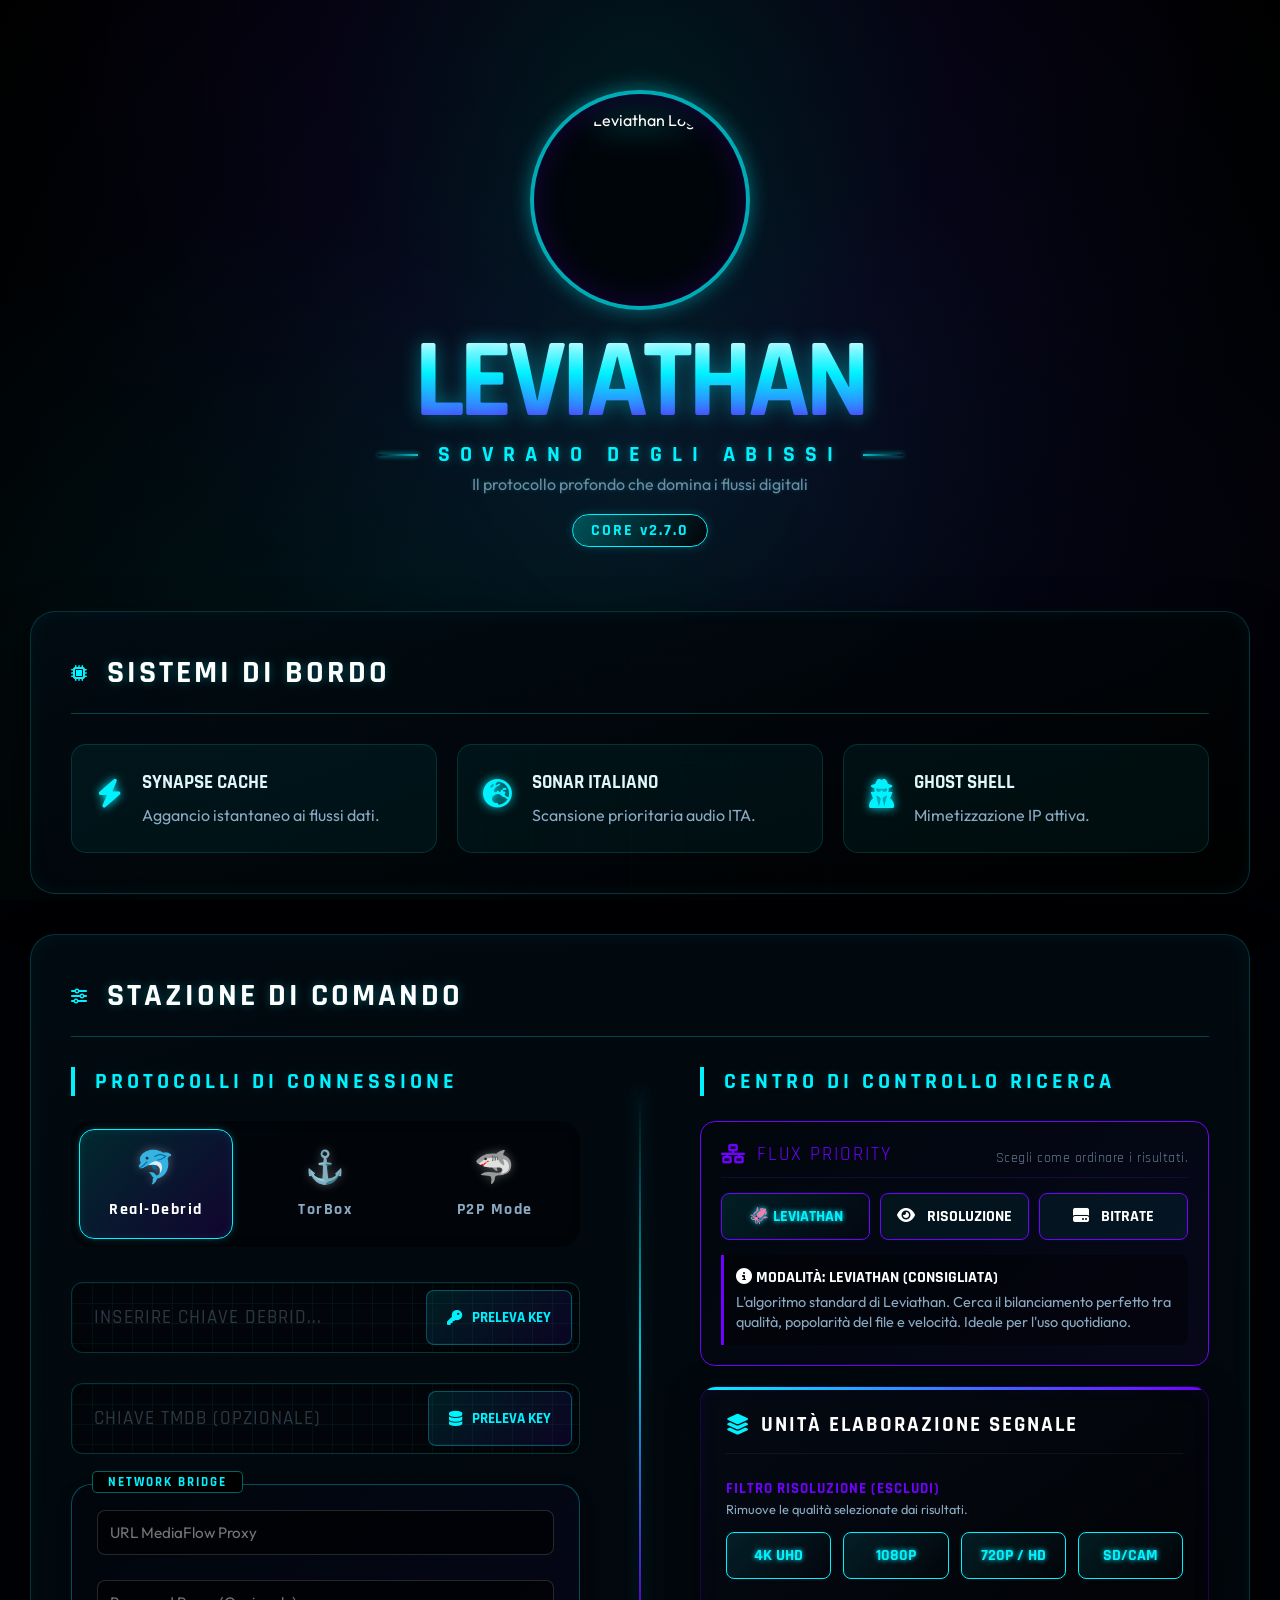
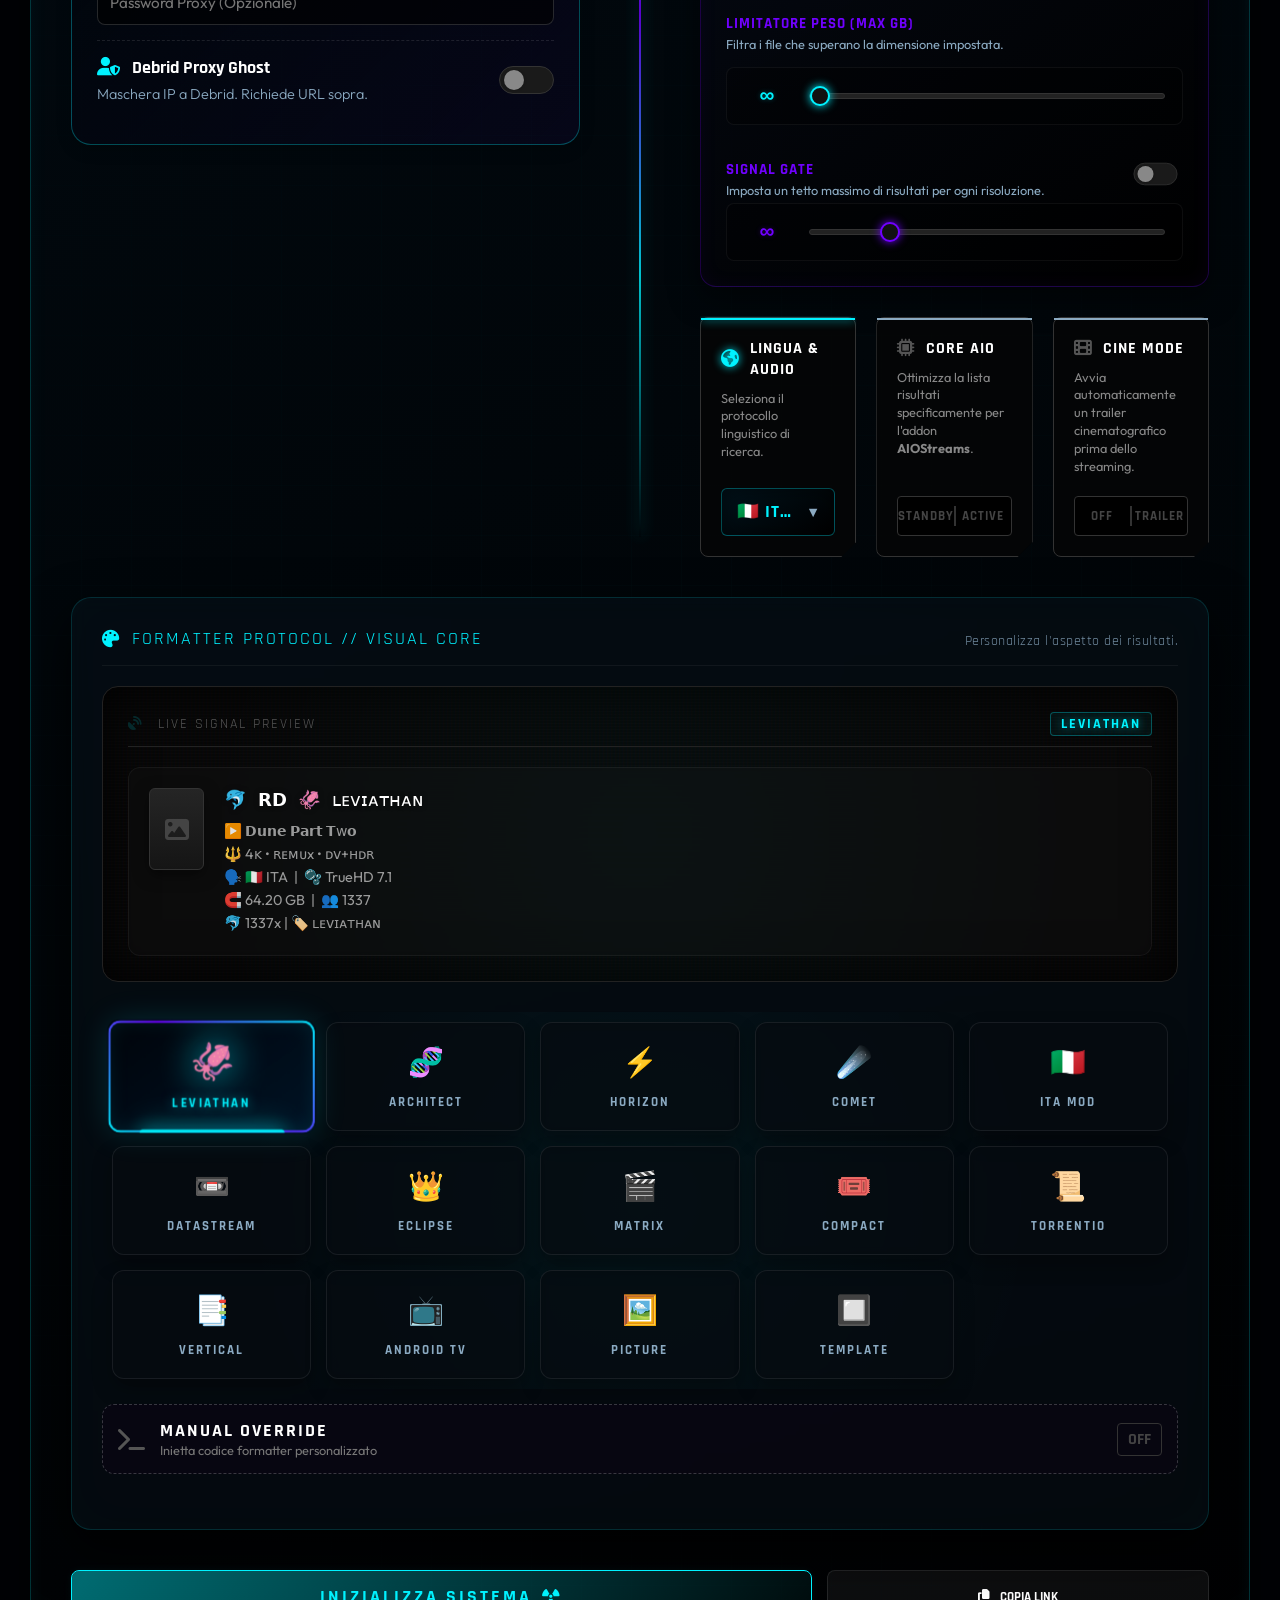
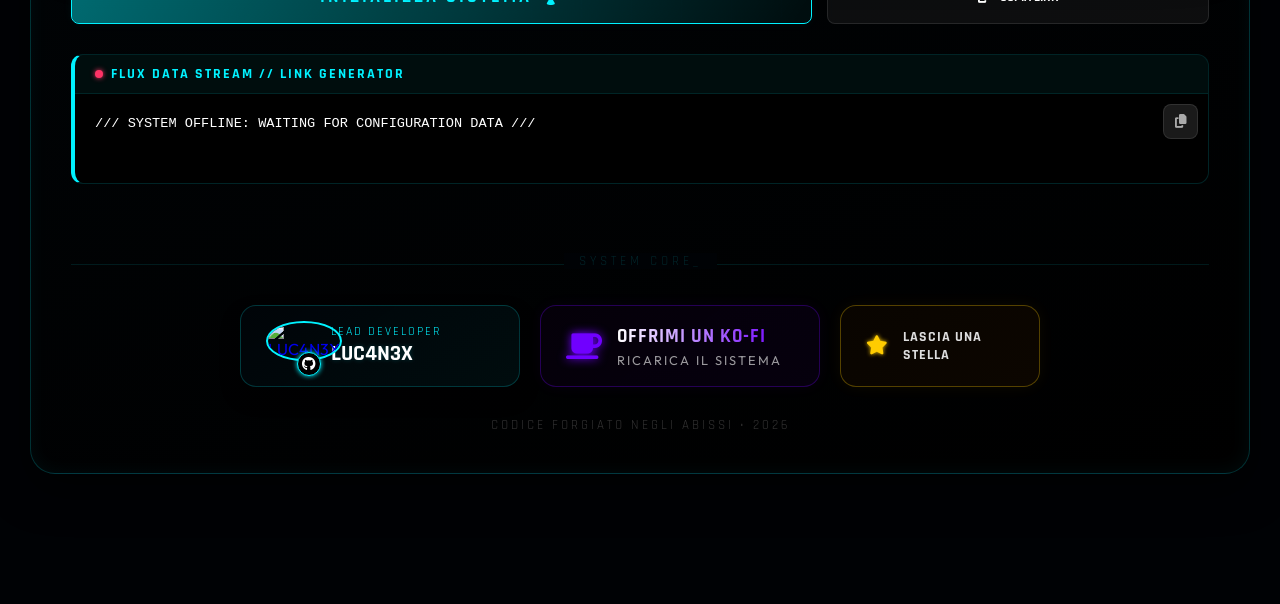
==== commit fd2ba9cc: "Update index.html" ====
--- a/public/index.html
+++ b/public/index.html
@@ -1035,13 +1035,6 @@
                         <p>Mimetizzazione IP attiva.</p>
                     </div>
                 </div>
-                <div class="info-card">
-                    <div class="info-icon"><i class="fas fa-spider"></i></div>
-                    <div class="info-text">
-                        <h4 class="notranslate" translate="no">WebStreamr</h4>
-                        <p>Protocollo di Fallback d'Emergenza.</p>
-                    </div>
-                </div>
             </div>
         </div>
         
@@ -1084,81 +1077,7 @@
                             <i class="fas fa-database"></i> PRELEVA KEY
                         </a>
                     </div>
-                    
-                    <div class="module-box" id="webModule">
-                        <div class="module-label">MODULO SORGENTI WEB</div>
-                        <div class="control-row">
-    <div class="control-info">
-        <div class="control-title notranslate" translate="no">
-            <i class="fas fa-play-circle" style="color: var(--secondary)"></i> StreamingCommunity
-            <span class="proxy-tag tag-noproxy">NO PROXY</span>
-        </div>
-        <span class="control-desc">Accesso diretto ai server di StreamingCommunity. Massima priorità e velocità.</span>
-    </div>
-    <label class="switch mf-switch"><input type="checkbox" id="enableVix" onchange="checkWebVisibility(); updateFluxStream()"><span class="slider"></span></label>
-</div>
-                        <div class="sc-quality-container" id="scQualityContainer">
-                           <div class="quality-label">Seleziona Qualità Flusso</div>
-                            <div class="quality-grid">
-                                <div class="q-btn active" id="btnQ_all" onclick="setSCQuality('all')">Hybrid (Tutto)</div>
-                                <div class="q-btn" id="btnQ_1080" onclick="setSCQuality('1080')">Solo 1080p</div>
-                                <div class="q-btn" id="btnQ_720" onclick="setSCQuality('720')">Solo 720p</div>
-                            </div>
-                        </div>
-                        
-                        <div class="control-row">
-                            <div class="control-info">
-                                <div class="control-title notranslate" translate="no">
-                                    <i class="fas fa-film" style="color: #ff9900"></i> GuardaHD 
-                                    <span class="proxy-tag tag-mfp">MFP</span>
-                                </div>
-                                <span class="control-desc">Scraper ibrido Film & Serie TV. Ideale per contenuti in alta definizione.</span>
-                            </div>
-                            <label class="switch mf-switch"><input type="checkbox" id="enableGhd" onchange="checkWebVisibility(); updateFluxStream()"><span class="slider"></span></label>
-                        </div>
-
-                        <div class="control-row">
-                            <div class="control-info">
-                                <div class="control-title notranslate" translate="no">
-                                    <i class="fas fa-tv" style="color: #aa00ff"></i> GuardaSerie
-                                    <span class="proxy-tag tag-mfp">MFP</span>
-                                </div>
-                                <span class="control-desc">Tracker dedicato per Serie TV. Aggiornamento rapido nuovi episodi.</span>
-                            </div>
-                            <label class="switch mf-switch"><input type="checkbox" id="enableGs" onchange="checkWebVisibility(); updateFluxStream()"><span class="slider"></span></label>
-                        </div>
-
-                        <div class="control-row">
-                            <div class="control-info">
-                                <div class="control-title notranslate" translate="no">
-                                    <i class="fas fa-torii-gate" style="color: #ff6600"></i> AnimeWorld
-                                    <span class="proxy-tag tag-noproxy">NO PROXY</span>
-                                </div>
-                                <span class="control-desc">Il più grande database italiano di Anime. Include gestione Cookie SecurityAW.</span>
-                            </div>
-                            <label class="switch mf-switch"><input type="checkbox" id="enableAnimeWorld" onchange="checkWebVisibility(); updateFluxStream()"><span class="slider"></span></label>
-                        </div>
-                        <div class="control-row sub-row" id="webPriorityRow" style="display:none; margin-top:15px; border-top: 1px dashed rgba(255,255,255,0.1); padding-top:10px;">
-                             <div class="control-info">
-                                 <div class="control-title"><i class="fas fa-sort-amount-down"></i> Gerarchia Sorgenti</div>
-                                 <span class="control-desc">Sposta i risultati Web (SC, GHD, GS, AW) dopo i Torrent.</span>
-                             </div>
-                             <label class="switch mf-switch"><input type="checkbox" id="vixLast" onchange="updateFluxStream()"><span class="slider"></span></label>
-                         </div>
-                         
-                      <div class="control-row" style="margin-top:15px; border-top: 1px dashed rgba(255,255,255,0.1); padding-top:15px;">
-                            <div class="control-info">
-                                <div class="control-title">
-                                    <i class="fas fa-spider" style="color: #fff"></i> WebStreamr Fallback
-                                </div>
-                                <span class="control-desc">
-                                    <strong>Protocollo di Emergenza.</strong> Si attiva in automatico quando non si trovano risultati Debrid.
-                                </span>
-                            </div>
-                            <label class="switch"><input type="checkbox" id="enableWebStreamr" checked onchange="updateFluxStream()"><span class="slider"></span></label>
-                        </div>
-                    </div>
-
+                  
                     <div class="module-box" id="netModule" style="border-color: rgba(0, 242, 255, 0.3);">
                         <div class="module-label" style="border-color: rgba(0, 242, 255, 0.4); color: var(--primary);">NETWORK BRIDGE</div>
                         <div class="mf-group" style="margin-top:0; border:none; padding:0; background:transparent;">
@@ -1965,18 +1884,7 @@
         }
 
         function checkWebVisibility() {
-            const sc = document.getElementById('enableVix').checked;
-            const ghd = document.getElementById('enableGhd').checked;
-            const gs = document.getElementById('enableGs').checked;
-            const aw = document.getElementById('enableAnimeWorld').checked; // AGGIUNTO
-            const qContainer = document.getElementById('scQualityContainer');
-            if(qContainer) qContainer.style.display = sc ? 'block' : 'none';
-            const pRow = document.getElementById('webPriorityRow');
-            if(pRow) {
-                // Aggiunto controllo AW
-                if(sc || ghd || gs || aw) { pRow.style.display = 'flex'; pRow.style.animation = 'fadeInRow 0.3s ease'; } 
-                else { pRow.style.display = 'none'; }
-            }
+            
         }
 
         function setSCQuality(val) {
@@ -2145,13 +2053,9 @@
 
         function validateInputs() {
             let isValid = true;
-            const scActive = document.getElementById('enableVix').checked;
-            const ghdActive = document.getElementById('enableGhd').checked;
-            const gsActive = document.getElementById('enableGs').checked;
-            const awActive = document.getElementById('enableAnimeWorld').checked; // AGGIUNTO
             const isP2P = currentService === 'p2p';
             // Aggiunto awActive al controllo
-            const isWebEnabled = scActive || ghdActive || gsActive || awActive || isP2P; 
+            const isWebEnabled = isP2P; 
             
             const el = document.getElementById('apiKey');
             const value = el.value.trim();
@@ -2194,14 +2098,7 @@
                     no720: document.getElementById('btn_720').classList.contains('excluded'),
                     noScr: document.getElementById('btn_sd').classList.contains('excluded'),
                     noCam: document.getElementById('btn_sd').classList.contains('excluded'),
-                    enableVix: document.getElementById('enableVix').checked,
-                    enableGhd: document.getElementById('enableGhd').checked,
-                    enableGs: document.getElementById('enableGs').checked,
-                    enableAnimeWorld: document.getElementById('enableAnimeWorld').checked, // AGGIUNTO
-                    enableWebStreamr: document.getElementById('enableWebStreamr').checked,
                     enableTrailers: document.getElementById('enableTrailers').checked, 
-                    vixLast: document.getElementById('vixLast').checked,
-                    scQuality: currentSCQuality, 
                     maxPerQuality: gateActive ? gateVal : 0,
                     maxSizeGB: sizeVal > 0 ? sizeVal : null 
                 }
@@ -2241,17 +2138,7 @@
             }
             const c = getConfigObject();
             const list = document.getElementById('modalSummary');
-            let scText = c.filters.enableVix ? 'ATTIVO' : 'NO';
-            if (c.filters.enableVix) {
-                if (c.filters.scQuality === '1080') scText += ' (1080p)';
-                else if (c.filters.scQuality === '720') scText += ' (720p)';
-                else scText += ' (Hybrid)';
-            }
             let p2pText = c.filters.enableP2P ? 'ATTIVO (⚠️)' : 'DISATTIVATO';
-            let ghdText = c.filters.enableGhd ? 'ATTIVO 🦁' : 'NO';
-            let gsText = c.filters.enableGs ? 'ATTIVO 🛡️' : 'NO';
-            let awText = c.filters.enableAnimeWorld ? 'ATTIVO ⛩️' : 'NO'; // AGGIUNTO
-            let webStreamrText = c.filters.enableWebStreamr ? 'ATTIVO 🕷️' : 'DISATTIVATO';
             let exclText = [];
             if(c.filters.no4k) exclText.push("4K");
             if(c.filters.no1080) exclText.push("1080p");
@@ -2278,8 +2165,6 @@
                 <li>Servizio Debrid <span>${serviceDisplay}</span></li>
                 <li>Visual Skin <span>${skinText}</span></li>
                 <li>Swarm P2P <span>${p2pText}</span></li>
-                <li>Sorgenti Web <span>SC: ${scText} | GHD: ${ghdText} | GS: ${gsText} | AW: ${awText}</span></li>
-                <li>Fallback WebStreamr <span>${webStreamrText}</span></li>
                 <li>Flux Priority <span>${sortText}</span></li>
                 <li>Proxy Bridge <span>${c.mediaflow.url ? 'CONFIGURATO' : 'NON ATTIVO'}</span></li>
                 <li>Proxy Ghost <span>${c.mediaflow.proxyDebrid ? 'ATTIVO' : 'NO'}</span></li>
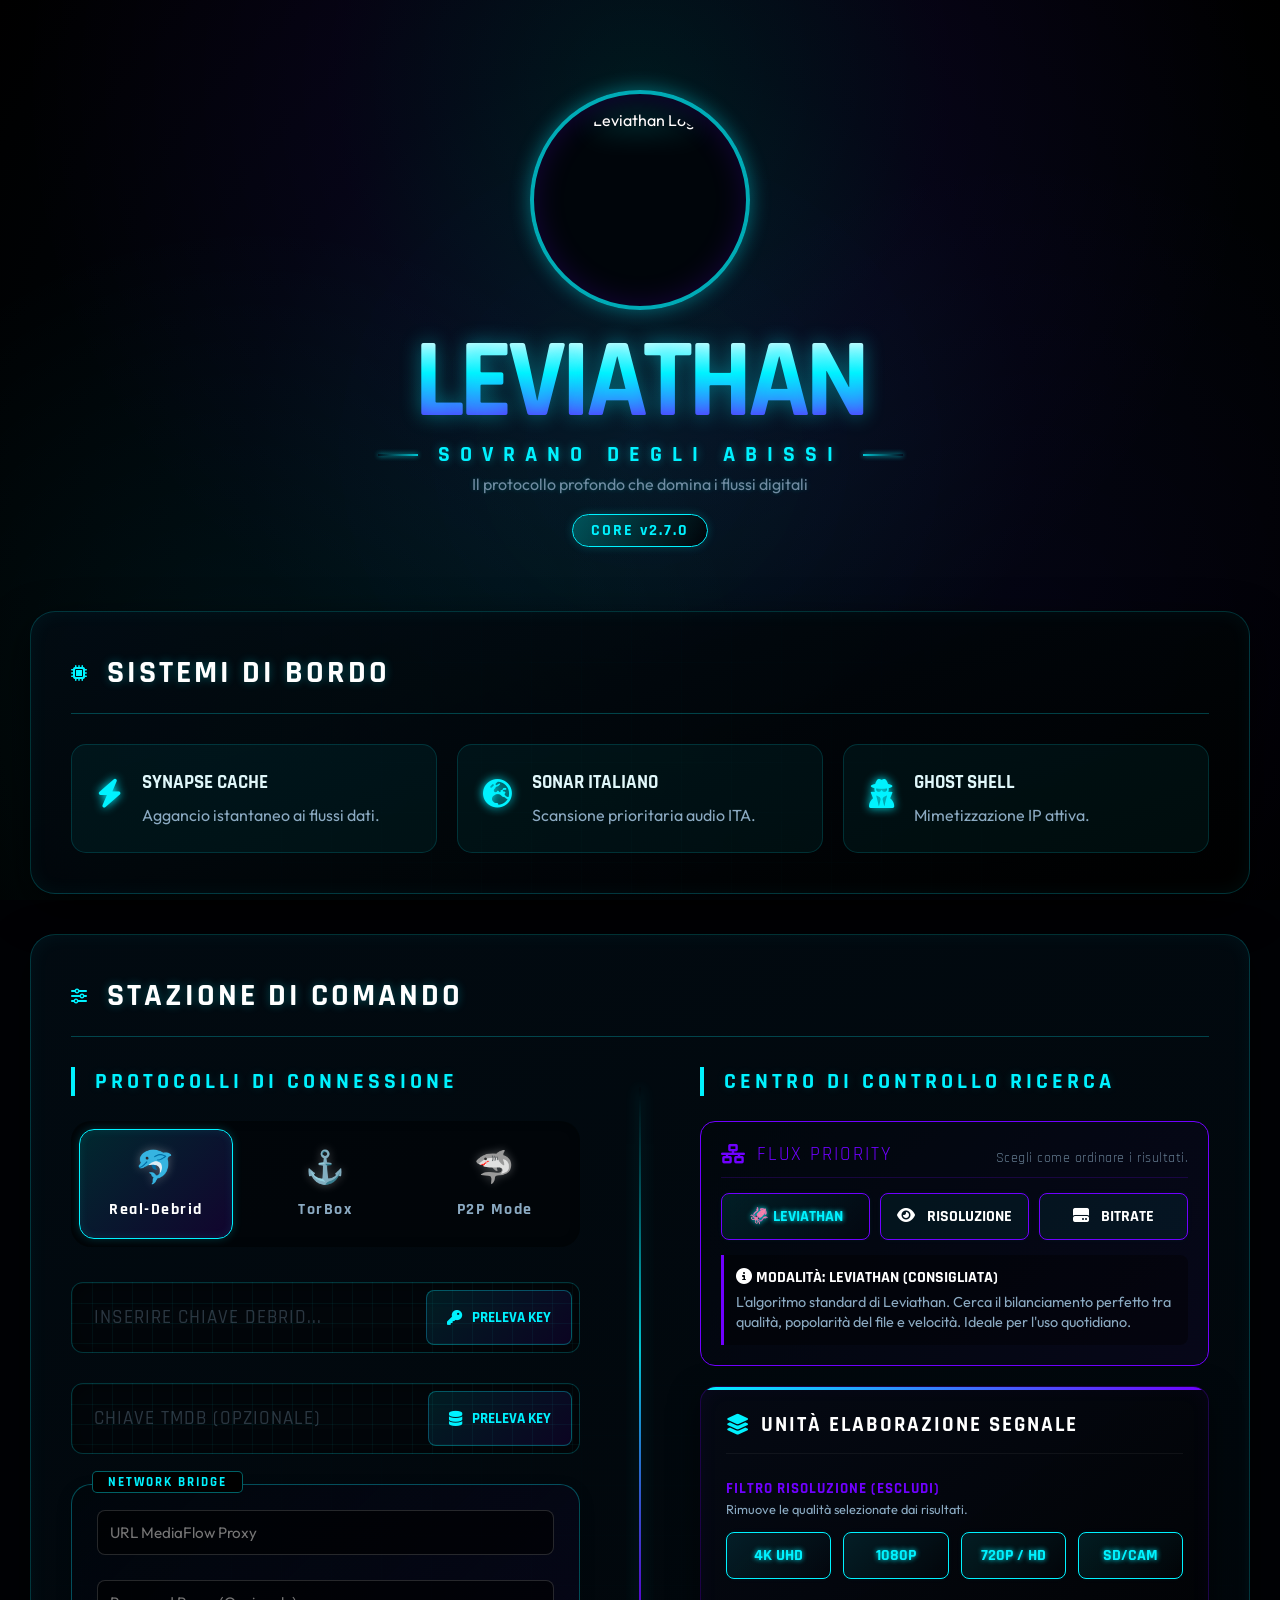
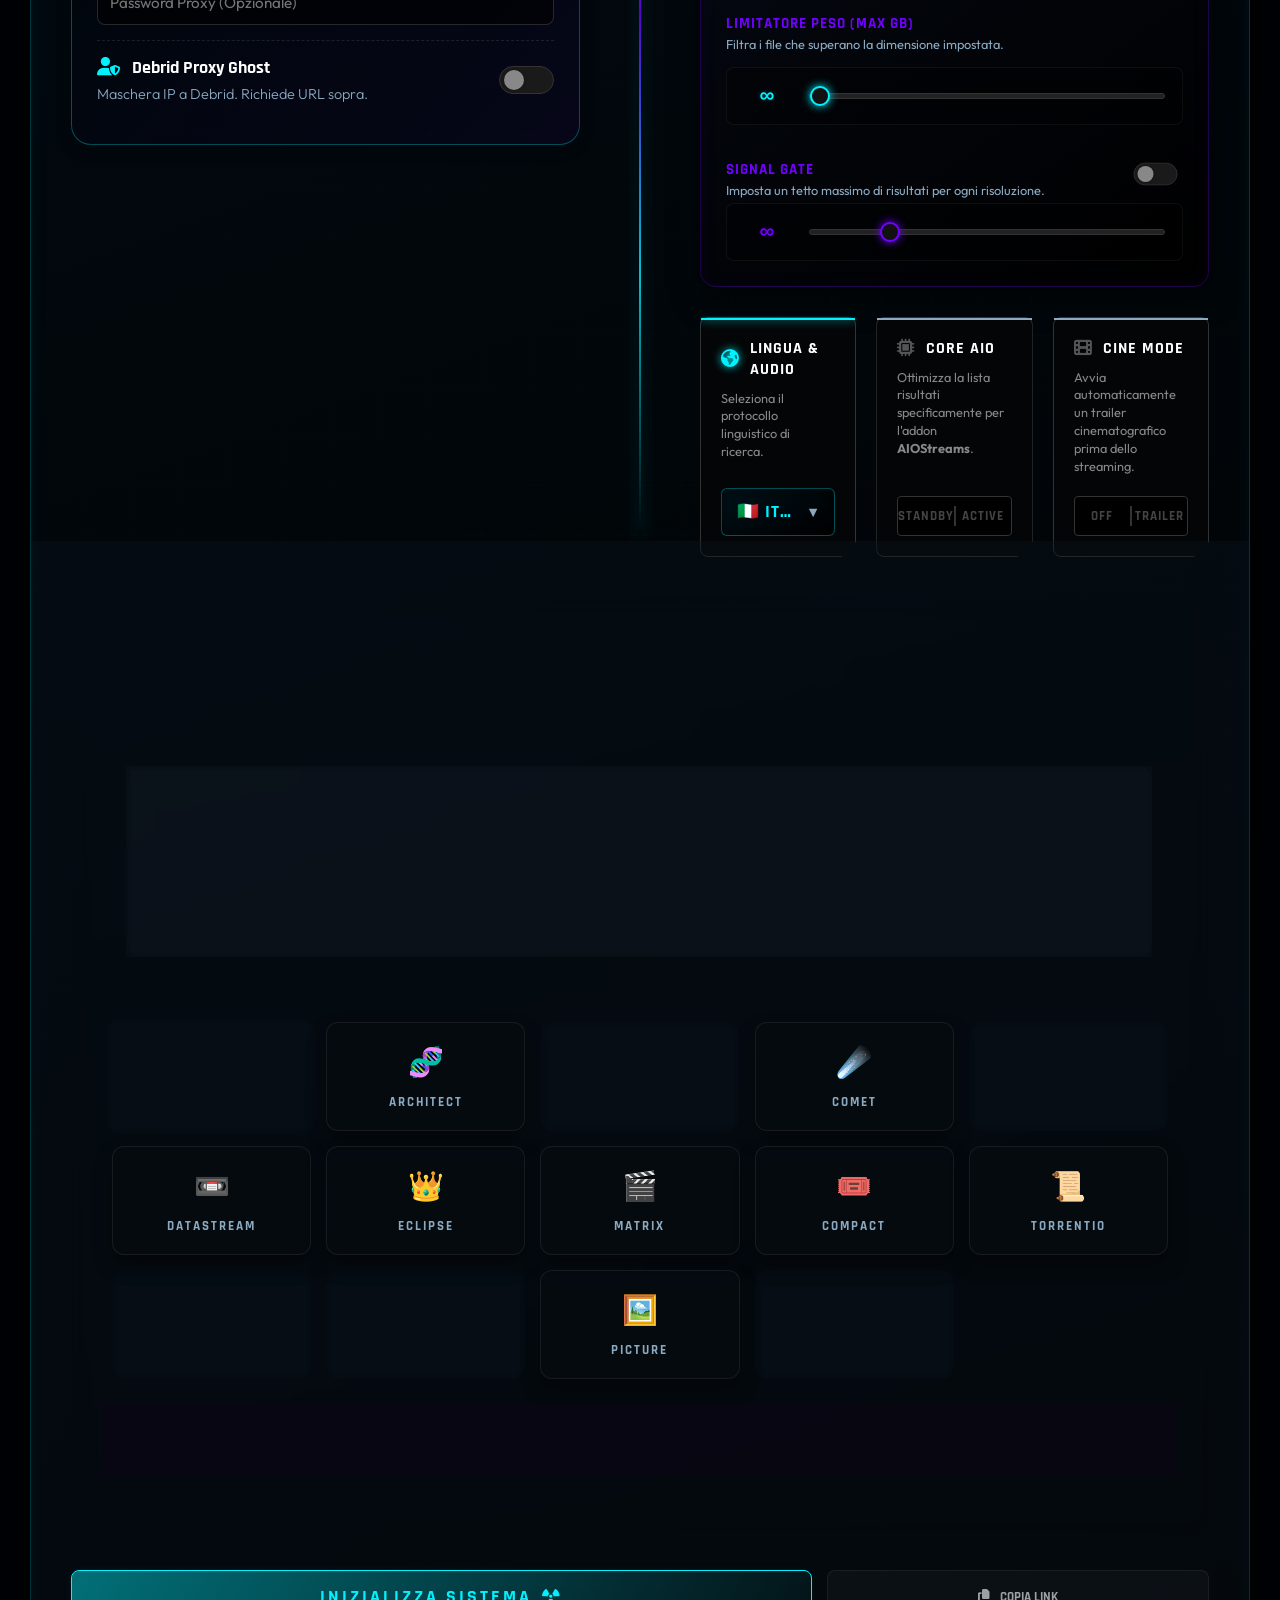
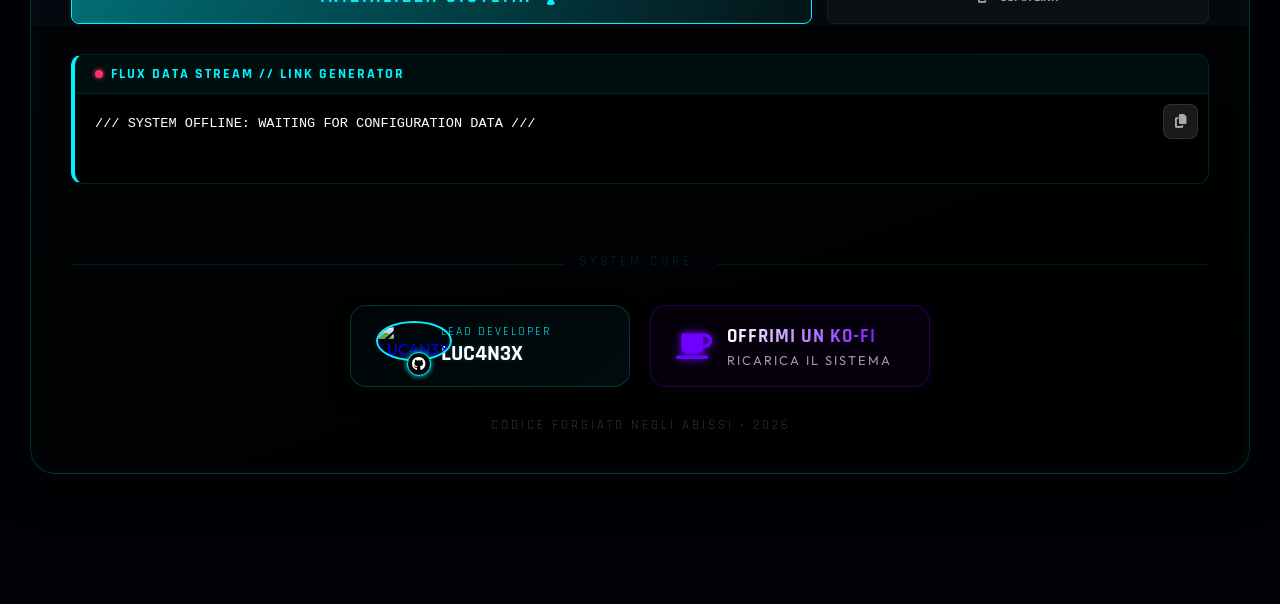
==== commit f25eeeb5: "Update index.html" ====
--- a/public/index.html
+++ b/public/index.html
@@ -1356,10 +1356,6 @@
                         </div>
                     </a>
 
-                    <a href="https://stremio-addons.net/addons/leviathan" target="_blank" class="hub-card rate-card">
-                        <i class="fas fa-star star-icon"></i>
-                        <div class="rate-text">LASCIA UNA STELLA</div>
-                    </a>
                 </div>
             
                 <div class="signature">
